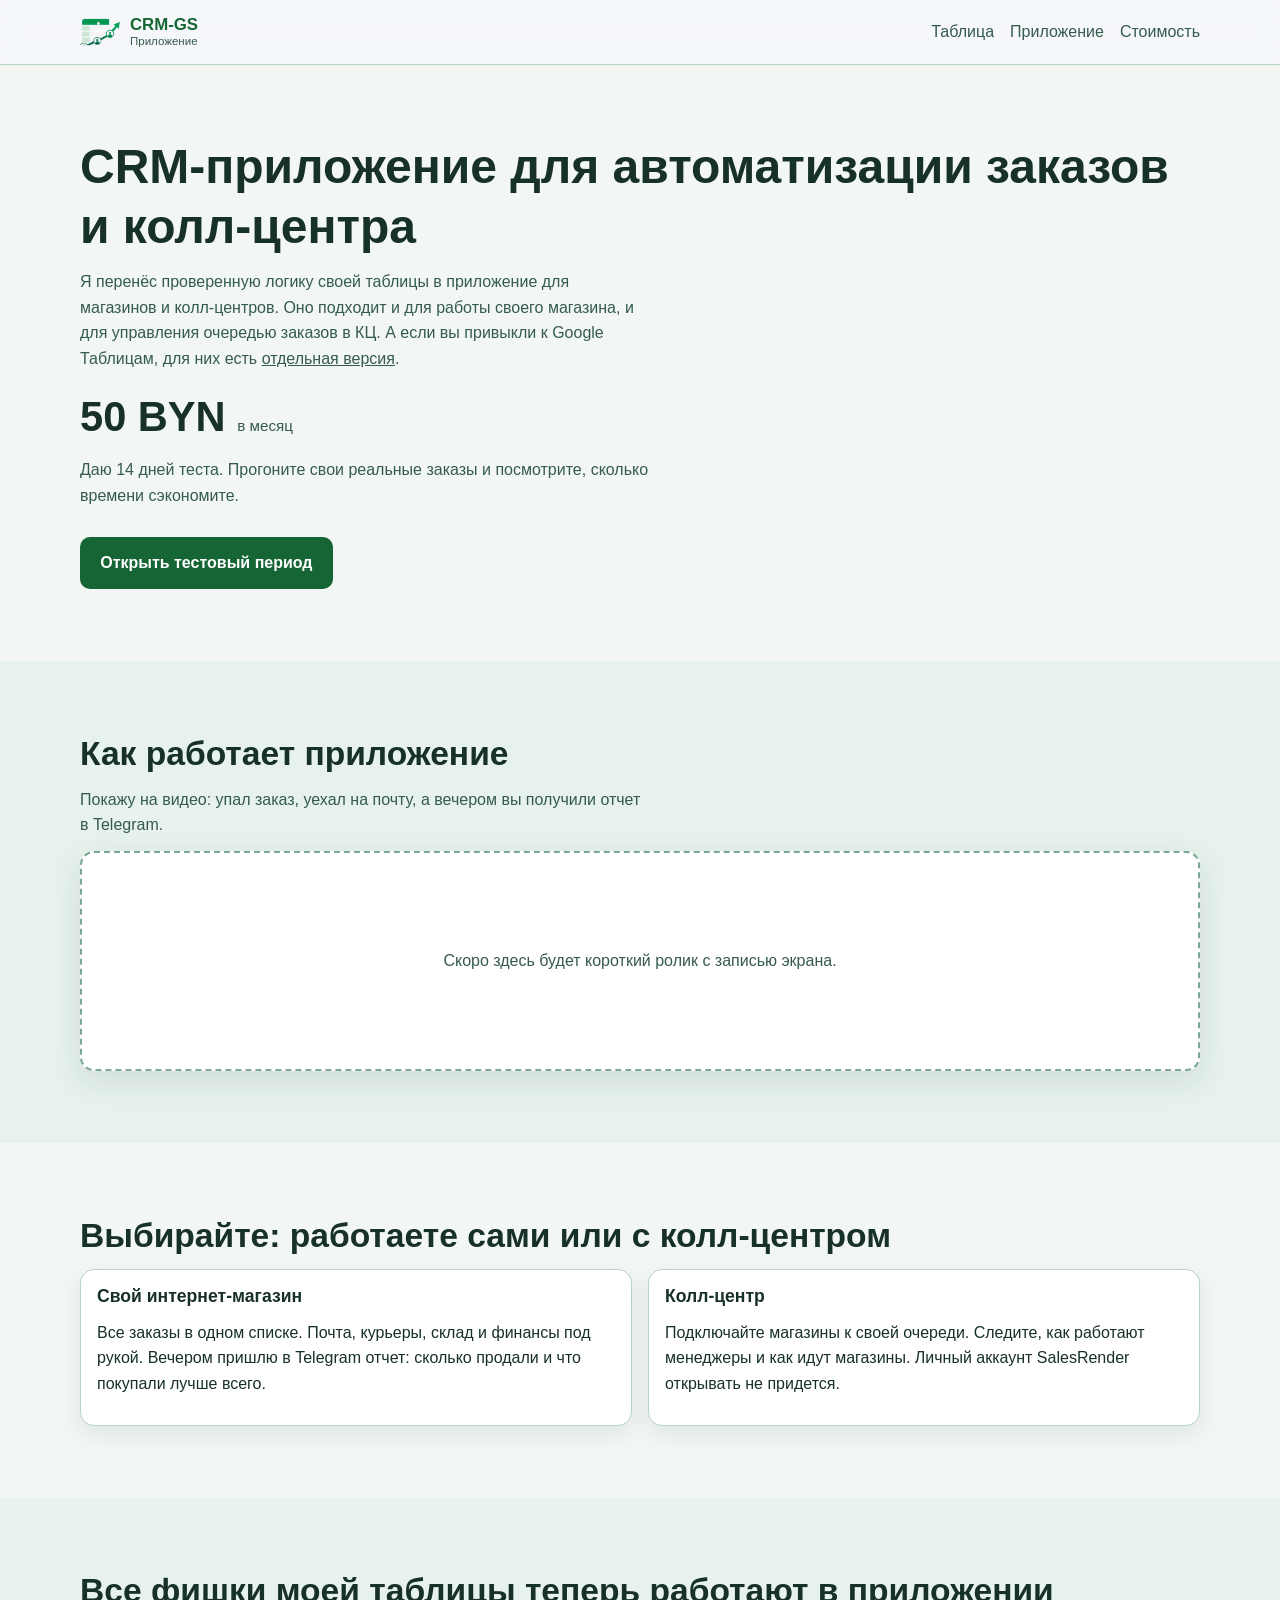
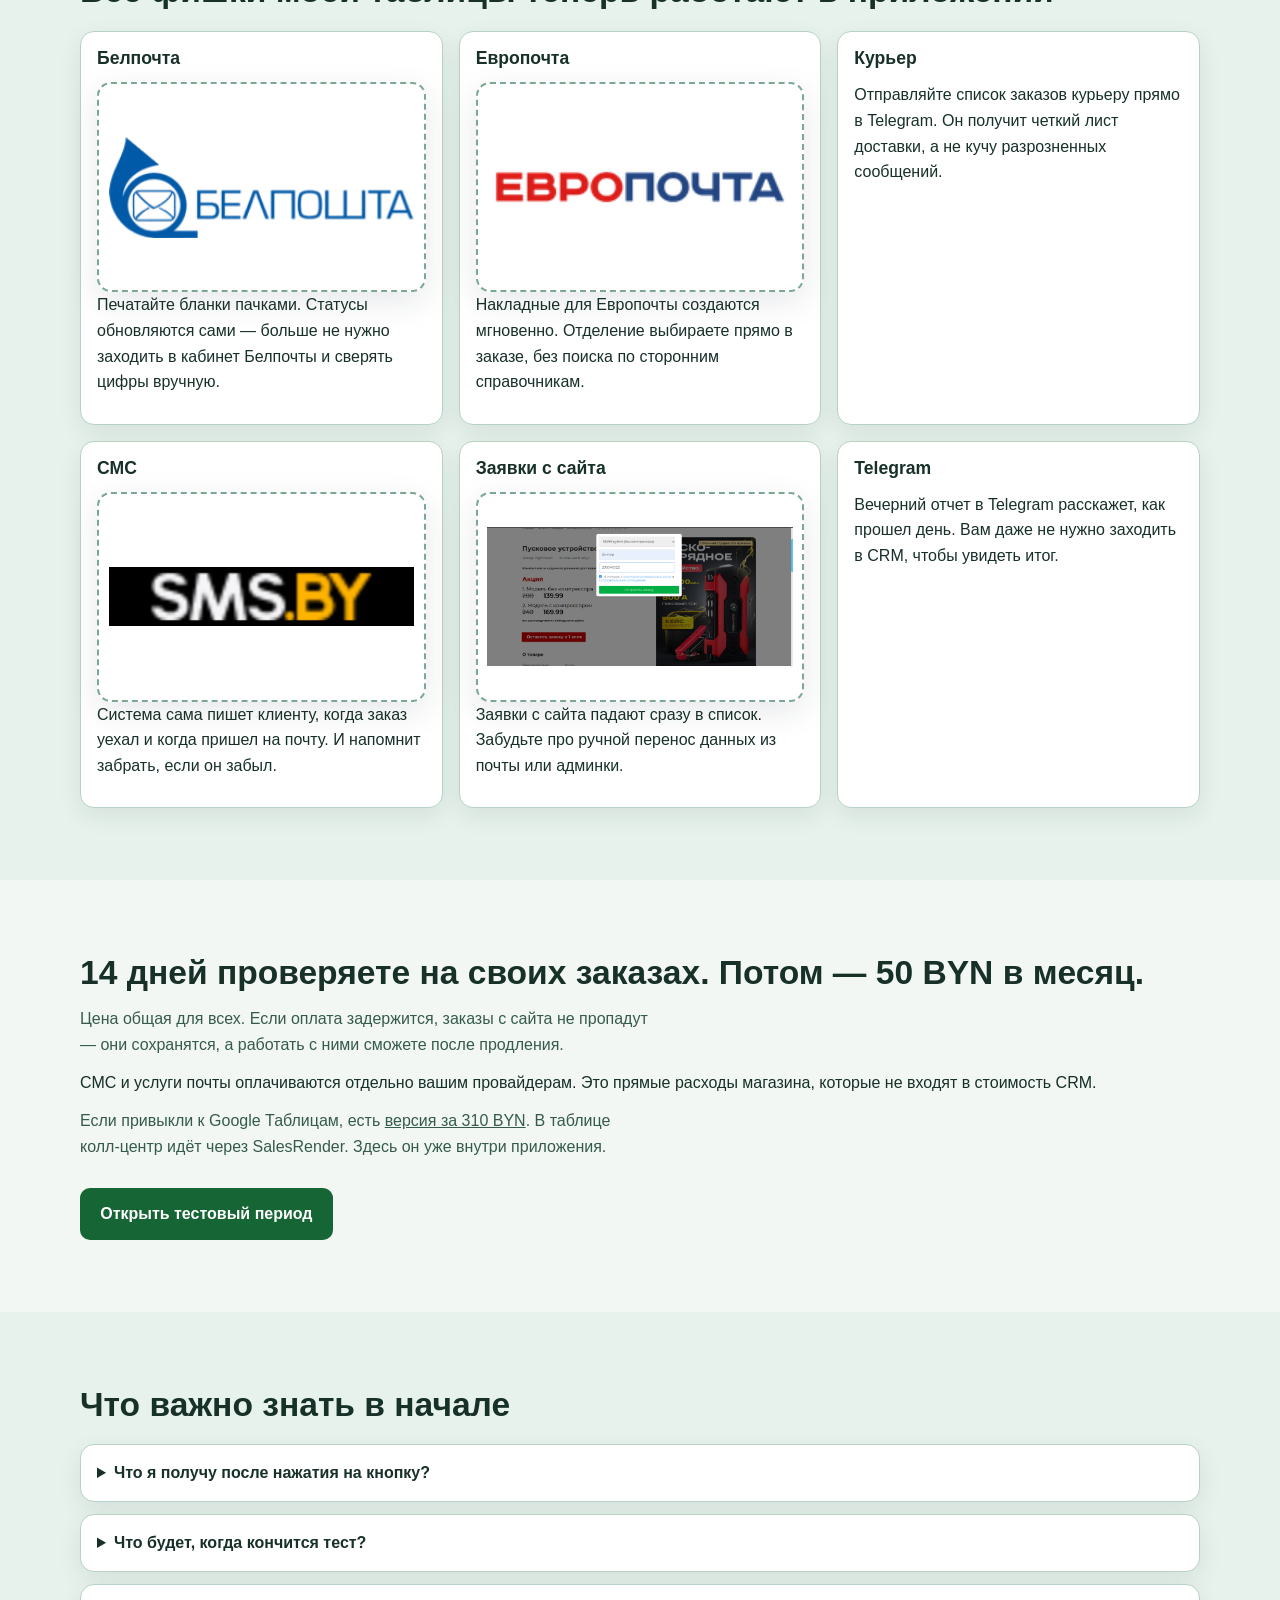
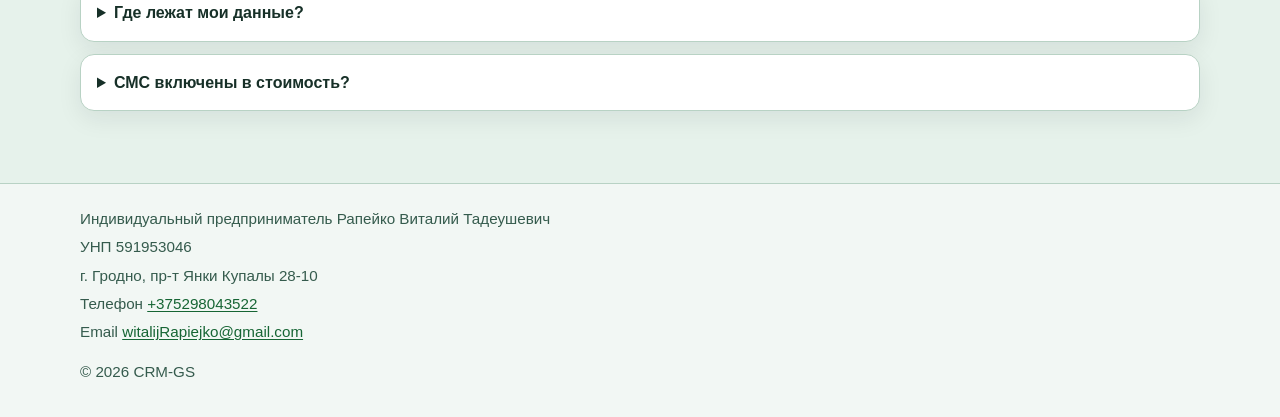
==== app/index.html @ 2f0d76fd "Иллюстрации к карточкам функций на лендинге приложения" ====
<!doctype html>
<html lang="ru">
  <head>
    <meta charset="UTF-8" />
    <meta name="viewport" content="width=device-width, initial-scale=1.0" />
    <title>CRM-приложение для магазина и колл-центра: 50 BYN в месяц</title>
    <meta
      name="description"
      content="CRM для заказов: 14 дней бесплатно, затем 50 BYN/мес. Белпочта, Европочта, СМС, отчёт в Telegram. Также есть версия системы в Google Таблицах."
    />
    <link rel="canonical" href="https://crm-gs.online/app/" />
    <meta property="og:locale" content="ru_BY" />
    <meta property="og:type" content="website" />
    <meta property="og:title" content="CRM-GS Приложение — автоматизация магазина и колл-центра" />
    <meta
      property="og:description"
      content="Управляйте заказами, логистикой и курьерами в одном приложении. Встроенный колл-центр, Telegram-отчеты и 14 дней теста бесплатно."
    />
    <meta property="og:url" content="https://crm-gs.online/app/" />
    <meta property="og:image" content="https://crm-gs.online/assets/brand/og-image.jpg" />
    <meta name="twitter:card" content="summary_large_image" />
    <meta name="twitter:title" content="CRM для магазина и колл-центра в Беларуси" />
    <meta
      name="twitter:description"
      content="Автоматизация заказов, печати бланков и СМС. 14 дней бесплатно, затем 50 BYN в месяц. Простая логика и удобный интерфейс."
    />
    <meta name="twitter:image" content="https://crm-gs.online/assets/brand/og-image.jpg" />
    <link rel="icon" href="../assets/brand/favicon-32.png" sizes="32x32" type="image/png" />
    <link rel="stylesheet" href="../styles.css" />
    <script defer src="../script.js?v=4"></script>
    <script type="application/ld+json">
      {
        "@context": "https://schema.org",
        "@graph": [
          {
            "@type": "SoftwareApplication",
            "name": "CRM-GS Приложение",
            "applicationCategory": "BusinessApplication",
            "operatingSystem": "Web",
            "description": "CRM для заказов: 14 дней бесплатно, затем 50 BYN/мес. Белпочта, Европочта, СМС, отчёт в Telegram. Также есть версия системы в Google Таблицах.",
            "offers": {
              "@type": "Offer",
              "price": "50",
              "priceCurrency": "BYN",
              "availability": "https://schema.org/InStock",
              "priceSpecification": {
                "@type": "UnitPriceSpecification",
                "price": "50",
                "priceCurrency": "BYN",
                "unitText": "MONTH"
              }
            }
          },
          {
            "@type": "FAQPage",
            "mainEntity": [
              {
                "@type": "Question",
                "name": "Что я получу после нажатия на кнопку?",
                "acceptedAnswer": {
                  "@type": "Answer",
                  "text": "Вы начнете бесплатный период на 14 дней. Просто выберите роль: магазин или колл-центр. Никаких лишних звонков."
                }
              },
              {
                "@type": "Question",
                "name": "Что будет, когда кончится тест?",
                "acceptedAnswer": {
                  "@type": "Answer",
                  "text": "Абонентская плата 50 BYN. Если не оплатите, сможете только смотреть данные, пока не продлите доступ."
                }
              },
              {
                "@type": "Question",
                "name": "Где лежат мои данные?",
                "acceptedAnswer": {
                  "@type": "Answer",
                  "text": "Персональные данные хранятся на серверах внутри Беларуси."
                }
              },
              {
                "@type": "Question",
                "name": "СМС включены в стоимость?",
                "acceptedAnswer": {
                  "@type": "Answer",
                  "text": "Нет. СМС и услуги почты вы оплачиваете напрямую сервисам, как делали это всегда."
                }
              }
            ]
          }
        ]
      }
    </script>
  </head>
  <body>
    <a class="skip-link" href="#main-content">Перейти к содержимому</a>
    <header class="site-header">
      <div class="container">
        <a class="brand" href="../">
          <img class="brand__logo" src="../assets/brand/logo-icon.png" alt="" width="40" height="40" decoding="async" />
          <span class="brand__text">
            <span class="brand__name">CRM-GS</span>
            <span class="brand__tagline">Приложение</span>
          </span>
        </a>
        <nav aria-label="Основная навигация">
          <ul class="nav-list">
            <li><a href="../sheets/">Таблица</a></li>
            <li><a href="./" aria-current="page">Приложение</a></li>
            <li><a href="#pricing">Стоимость</a></li>
          </ul>
        </nav>
      </div>
    </header>

    <main id="main-content">
      <section class="section" id="hero">
        <div class="container">
          <h1>CRM-приложение для автоматизации заказов и колл-центра</h1>
          <p class="lead">
            Я перенёс проверенную логику своей таблицы в приложение для магазинов и колл-центров. Оно подходит и для работы своего магазина, и для управления очередью заказов в КЦ. А если вы привыкли к Google Таблицам, для них есть <a href="../sheets/">отдельная версия</a>.
          </p>
          <p class="price">50 BYN <span class="price-note">в месяц</span></p>
          <p class="lead">Даю 14 дней теста. Прогоните свои реальные заказы и посмотрите, сколько времени сэкономите.</p>
          <a class="btn btn-primary" href="https://crm-gs.pro/register">Открыть тестовый период</a>
        </div>
      </section>

      <section class="section section-contrast" id="demo">
        <div class="container">
          <h2>Как работает приложение</h2>
          <p class="lead">Покажу на видео: упал заказ, уехал на почту, а вечером вы получили отчет в Telegram.</p>
          <figure class="media-placeholder media-placeholder-large video-soon">
            <figcaption>
              Скоро здесь будет короткий ролик с записью экрана.
            </figcaption>
          </figure>
        </div>
      </section>

      <section class="section">
        <div class="container">
          <h2>Выбирайте: работаете сами или с колл-центром</h2>
          <div class="scenario-grid">
            <article class="feature-card">
              <h3>Свой интернет-магазин</h3>
              <p>Все заказы в одном списке. Почта, курьеры, склад и финансы под рукой. Вечером пришлю в Telegram отчет: сколько продали и что покупали лучше всего.</p>
            </article>
            <article class="feature-card">
              <h3>Колл-центр</h3>
              <p>Подключайте магазины к своей очереди. Следите, как работают менеджеры и как идут магазины. Личный аккаунт SalesRender открывать не придется.</p>
            </article>
          </div>
        </div>
      </section>

      <section class="section section-contrast" id="features">
        <div class="container">
          <h2>Все фишки моей таблицы теперь работают в приложении</h2>
          <div class="features-grid">
            <article class="feature-card">
              <h3>Белпочта</h3>
              <figure class="media-placeholder feature-media">
                <img
                  src="../assets/placeholders/feature-belpochta.png"
                  alt="Отображение статуса посылки Белпочты"
                />
              </figure>
              <p>Печатайте бланки пачками. Статусы обновляются сами — больше не нужно заходить в кабинет Белпочты и сверять цифры вручную.</p>
            </article>
            <article class="feature-card">
              <h3>Европочта</h3>
              <figure class="media-placeholder feature-media">
                <img
                  src="../assets/placeholders/feature-europochta.png"
                  alt="Интерфейс формирования накладной Европочты"
                />
              </figure>
              <p>Накладные для Европочты создаются мгновенно. Отделение выбираете прямо в заказе, без поиска по сторонним справочникам.</p>
            </article>
            <article class="feature-card">
              <h3>Курьер</h3>
              <p>Отправляйте список заказов курьеру прямо в Telegram. Он получит четкий лист доставки, а не кучу разрозненных сообщений.</p>
            </article>
            <article class="feature-card">
              <h3>СМС</h3>
              <figure class="media-placeholder feature-media">
                <img
                  src="../assets/placeholders/feature-sms.png"
                  alt="Кнопка отправки СМС и уведомление клиенту"
                />
              </figure>
              <p>Система сама пишет клиенту, когда заказ уехал и когда пришел на почту. И напомнит забрать, если он забыл.</p>
            </article>
            <article class="feature-card">
              <h3>Заявки с сайта</h3>
              <figure class="media-placeholder feature-media">
                <img
                  src="../assets/placeholders/feature-webhook.png"
                  alt="Настройка вебхука для приема заявок с сайта"
                />
              </figure>
              <p>Заявки с сайта падают сразу в список. Забудьте про ручной перенос данных из почты или админки.</p>
            </article>
            <article class="feature-card">
              <h3>Telegram</h3>
              <p>Вечерний отчет в Telegram расскажет, как прошел день. Вам даже не нужно заходить в CRM, чтобы увидеть итог.</p>
            </article>
          </div>
        </div>
      </section>

      <section class="section" id="pricing">
        <div class="container">
          <h2>14 дней проверяете на своих заказах. Потом — 50 BYN в месяц.</h2>
          <p class="lead">Цена общая для всех. Если оплата задержится, заказы с сайта не пропадут — они сохранятся, а работать с ними сможете после продления.</p>
          <p>СМС и услуги почты оплачиваются отдельно вашим провайдерам. Это прямые расходы магазина, которые не входят в стоимость CRM.</p>
          <p class="lead">Если привыкли к Google Таблицам, есть <a href="../sheets/">версия за 310 BYN</a>. В таблице колл-центр идёт через SalesRender. Здесь он уже внутри приложения.</p>
          <a class="btn btn-primary" href="https://crm-gs.pro/register">Открыть тестовый период</a>
        </div>
      </section>

      <section class="section section-contrast" id="faq">
        <div class="container">
          <h2>Что важно знать в начале</h2>
          <div class="faq-list">
            <details class="faq-item">
              <summary class="faq-question">Что я получу после нажатия на кнопку?</summary>
              <p class="faq-answer">Вы начнете бесплатный период на 14 дней. Просто выберите роль: магазин или колл-центр. Никаких лишних звонков.</p>
            </details>
            <details class="faq-item">
              <summary class="faq-question">Что будет, когда кончится тест?</summary>
              <p class="faq-answer">Абонентская плата 50 BYN. Если не оплатите, сможете только смотреть данные, пока не продлите доступ.</p>
            </details>
            <details class="faq-item">
              <summary class="faq-question">Где лежат мои данные?</summary>
              <p class="faq-answer">Персональные данные хранятся на серверах внутри Беларуси.</p>
            </details>
            <details class="faq-item">
              <summary class="faq-question">СМС включены в стоимость?</summary>
              <p class="faq-answer">Нет. СМС и услуги почты вы оплачиваете напрямую сервисам, как делали это всегда.</p>
            </details>
          </div>
        </div>
      </section>
    </main>

    <footer class="site-footer">
      <div class="container site-footer__inner">
        <address class="site-footer__legal">
          <p>Индивидуальный предприниматель Рапейко Виталий Тадеушевич</p>
          <p>УНП 591953046</p>
          <p>г. Гродно, пр-т Янки Купалы 28-10</p>
          <p>Телефон <a href="tel:+375298043522">+375298043522</a></p>
          <p>Email <a href="mailto:witalijRapiejko@gmail.com">witalijRapiejko@gmail.com</a></p>
        </address>
        <p class="site-footer__copy">© <span id="current-year"></span> CRM-GS</p>
      </div>
    </footer>
  </body>
</html>
---- styles.css ----
:root {
  --bg: #f2f7f4;
  --surface: #ffffff;
  --surface-soft: #e6f2eb;
  --text: #173028;
  --text-muted: #355b4d;
  --primary: #166534;
  --primary-hover: #14532d;
  --border: #b8d2c4;
  --shadow: 0 8px 24px rgba(15, 23, 42, 0.08);
  --shadow-soft: 0 10px 32px rgba(30, 41, 59, 0.1);
  --radius: 14px;
  --container: 1120px;
}

*,
*::before,
*::after {
  box-sizing: border-box;
}

html {
  scroll-behavior: smooth;
}

body {
  margin: 0;
  font-family: Inter, -apple-system, BlinkMacSystemFont, "Segoe UI", Roboto, sans-serif;
  line-height: 1.6;
  color: var(--text);
  background: var(--bg);
  overflow-x: hidden;
}

a {
  color: inherit;
}

.container {
  width: min(var(--container), calc(100% - 2rem));
  margin-inline: auto;
}

.skip-link {
  position: absolute;
  left: 0.5rem;
  top: -100%;
  z-index: 20;
  background: var(--primary);
  color: #fff;
  padding: 0.625rem 0.9rem;
  border-radius: 8px;
}

.skip-link:focus {
  top: 0.5rem;
}

.site-header {
  position: sticky;
  top: 0;
  z-index: 10;
  background: rgba(245, 247, 251, 0.88);
  backdrop-filter: blur(8px);
  border-bottom: 1px solid var(--border);
}

.site-header .container {
  display: flex;
  align-items: center;
  justify-content: space-between;
  gap: 1rem;
  min-height: 4rem;
}

.brand {
  display: inline-flex;
  align-items: center;
  gap: 0.625rem;
  text-decoration: none;
  color: inherit;
  flex-shrink: 0;
}

.brand__logo {
  display: block;
  width: 2.5rem;
  height: 2.5rem;
  object-fit: contain;
}

.brand__text {
  display: flex;
  flex-direction: column;
  line-height: 1.2;
}

.brand__name {
  font-weight: 700;
  font-size: 1.05rem;
  color: var(--primary);
}

.brand__tagline {
  font-weight: 500;
  font-size: 0.72rem;
  color: var(--text-muted);
}

.nav-list {
  display: flex;
  align-items: center;
  gap: 1rem;
  list-style: none;
  margin: 0;
  padding: 0;
}

.nav-list a {
  text-decoration: none;
  color: var(--text-muted);
  font-weight: 500;
}

.section {
  padding: 4.5rem 0;
}

.section-contrast {
  background: var(--surface-soft);
}

.hero-grid {
  display: grid;
  gap: 1.5rem;
  align-items: center;
}

.pain-grid,
.inside-grid,
.pricing-grid,
.author-card {
  display: grid;
  gap: 1.2rem;
  align-items: center;
}

h1,
h2,
h3 {
  margin: 0 0 0.75rem;
  line-height: 1.25;
}

h1 {
  font-size: clamp(1.85rem, 4.8vw, 3rem);
}

h2 {
  font-size: clamp(1.45rem, 3.2vw, 2.1rem);
}

h3 {
  font-size: 1.1rem;
}

p {
  margin: 0 0 0.8rem;
}

.lead {
  color: var(--text-muted);
  max-width: 64ch;
}

.btn {
  display: inline-flex;
  align-items: center;
  justify-content: center;
  cursor: pointer;
  margin-top: 1rem;
  padding: 0.75rem 1.2rem;
  border-radius: 10px;
  border: 1px solid transparent;
  text-decoration: none;
  font-weight: 600;
  transition: background 0.2s ease, transform 0.2s ease;
}

.btn-primary {
  background: var(--primary);
  color: #fff;
}

.btn-primary:hover {
  background: var(--primary-hover);
  transform: translateY(-1px);
}

.btn:focus-visible,
.nav-list a:focus-visible,
.faq-question:focus-visible {
  outline: 3px solid #86efac;
  outline-offset: 2px;
}

.btn-large {
  padding: 0.95rem 1.5rem;
  font-size: 1.05rem;
}

.media-placeholder {
  margin: 0;
  border: 2px dashed #7ba892;
  border-radius: var(--radius);
  padding: 1.6rem;
  min-height: 210px;
  display: grid;
  place-items: center;
  text-align: center;
  color: var(--text-muted);
  background: #fff;
  box-shadow: var(--shadow-soft);
}

.media-placeholder-large {
  min-height: 340px;
}

.media-collage {
  min-height: 208px;
  overflow: hidden;
  padding: 0;
}

.media-collage img {
  width: 100%;
  height: 100%;
  min-height: 208px;
  object-fit: cover;
  object-position: top;
  display: block;
}

.pain-list,
.steps-list,
.include-list {
  margin: 1.25rem 0 0;
  padding-left: 1.2rem;
}

.pain-list li,
.steps-list li,
.include-list li {
  margin-bottom: 0.65rem;
}

.reviews-grid {
  margin-top: 1.25rem;
  display: grid;
  gap: 1rem;
}

.review-card,
.offer-card,
.faq-item {
  background: var(--surface);
  border: 1px solid var(--border);
  border-radius: var(--radius);
  box-shadow: var(--shadow);
}

.review-card {
  padding: 1.1rem 1rem;
}

.review-head {
  display: flex;
  align-items: center;
  gap: 0.65rem;
  margin-bottom: 0.55rem;
}

.avatar-placeholder {
  width: 42px;
  height: 42px;
  border-radius: 999px;
  display: grid;
  place-items: center;
  background: #d1fae5;
  color: #065f46;
  font-weight: 700;
}

.review-author {
  margin: 0;
  font-weight: 700;
}

.review-meta {
  color: var(--text-muted);
  font-weight: 600;
  margin: 0.4rem 0 0;
}

.offer-card {
  padding: 1.6rem;
  display: flex;
  flex-direction: column;
  height: 100%;
}

.offer-card .include-list {
  flex: 1;
}

.offer-card .btn {
  margin-top: auto;
  width: 100%;
}

.price {
  font-size: clamp(1.8rem, 5vw, 2.6rem);
  margin: 0.4rem 0;
  font-weight: 800;
}

.price .price-note {
  font-weight: 500;
}

.price-note {
  color: var(--text-muted);
  font-size: 0.95rem;
  margin: -0.2rem 0 0.6rem;
  font-weight: 600;
}

.callcenter-flow {
  list-style: none;
  margin: 1.5rem 0 1rem;
  padding: 0;
  display: grid;
  gap: 0.75rem;
}

.callcenter-flow__step {
  background: var(--surface);
  border: 1px solid var(--border);
  border-radius: var(--radius);
  box-shadow: var(--shadow);
  padding: 1rem;
  display: grid;
  gap: 0.45rem;
}

.callcenter-flow__step p {
  margin: 0;
  font-weight: 500;
}

.callcenter-flow__num {
  width: 1.75rem;
  height: 1.75rem;
  border-radius: 999px;
  display: grid;
  place-items: center;
  background: var(--primary);
  color: #fff;
  font-weight: 700;
  font-size: 0.9rem;
}

.callcenter-benefits {
  list-style: none;
  margin: 0 0 1.5rem;
  padding: 0;
  display: flex;
  flex-wrap: wrap;
  gap: 0.5rem;
}

.callcenter-benefit {
  background: #d1fae5;
  color: #065f46;
  padding: 0.45rem 0.85rem;
  border-radius: 999px;
  font-weight: 600;
  font-size: 0.9rem;
}

.callcenter-partners-title {
  margin-top: 0.5rem;
}

.partner-grid {
  display: grid;
  gap: 1rem;
  margin-bottom: 1.25rem;
}

.partner-card {
  background: var(--surface);
  border: 1px solid var(--border);
  border-radius: var(--radius);
  box-shadow: var(--shadow);
  padding: 1.1rem;
  display: grid;
  gap: 0.65rem;
}

.partner-card h4 {
  margin: 0;
  font-size: 1.05rem;
  text-align: center;
}

.partner-card h4 a {
  color: var(--primary);
  font-weight: 600;
  text-decoration: none;
}

.partner-card h4 a:hover,
.partner-card h4 a:focus-visible {
  color: var(--primary-hover);
  text-decoration: underline;
}

.partner-card--featured {
  border-color: #93c5fd;
}

.partner-card__logo-wrap {
  background: #0a1628;
  border-radius: 10px;
  padding: 1rem;
  display: flex;
  align-items: center;
  justify-content: center;
  min-height: 120px;
}

.partner-card__logo-wrap img {
  max-height: 88px;
  width: auto;
  max-width: 100%;
  object-fit: contain;
}

.partner-card--generic {
  align-content: start;
}

.partner-card__icon {
  width: 64px;
  height: 64px;
  border-radius: 999px;
  display: grid;
  place-items: center;
  background: #d1fae5;
  color: #065f46;
  font-weight: 700;
  font-size: 1.15rem;
}

.pricing-tiers {
  display: grid;
  gap: 1rem;
  margin-top: 1.2rem;
  align-items: stretch;
}

.offer-card--featured {
  border-color: var(--primary);
  box-shadow: 0 10px 28px rgba(22, 101, 52, 0.14);
}

.pricing-contract {
  margin-top: 1.25rem;
  max-width: 280px;
}

.process-grid,
.features-grid {
  margin-top: 1.2rem;
  display: grid;
  gap: 1rem;
}

.process-video {
  margin-top: 1.2rem;
}

.pricing-grid {
  align-items: start;
}

.pricing-contact {
  margin: 1rem 0 0;
  color: var(--text-muted);
}

.pricing-contact a {
  color: var(--primary);
  font-weight: 600;
  text-decoration: none;
}

.pricing-contact a:hover,
.pricing-contact a:focus-visible {
  color: var(--primary-hover);
  text-decoration: underline;
}

.video-frame {
  position: relative;
  gap: 0.8rem;
  width: fit-content;
  max-width: 100%;
  margin-inline: auto;
}

.video-frame__media {
  width: auto;
  max-width: 100%;
  border-radius: 10px;
  background: #0f172a;
  max-height: 520px;
  display: block;
}

.video-frame__fallback {
  display: none;
  border: 1px dashed #6b8f7d;
  border-radius: 10px;
  padding: 0.9rem;
  color: var(--text-muted);
  background: #f6fbf8;
}

.video-frame.is-fallback .video-frame__media {
  display: none;
}

.video-frame.is-fallback .video-frame__fallback {
  display: block;
}

.process-step,
.feature-card {
  background: var(--surface);
  border: 1px solid var(--border);
  border-radius: var(--radius);
  box-shadow: var(--shadow);
  padding: 1rem;
}

.feature-media {
  overflow: hidden;
  padding: 0.6rem;
  min-height: 210px;
}

.feature-media img {
  width: 100%;
  height: 100%;
  min-height: 0;
  object-fit: contain;
  object-position: center;
  display: block;
}

.author-photo {
  min-height: 280px;
  overflow: hidden;
  padding: 0;
}

.author-photo img {
  width: 100%;
  height: 100%;
  min-height: 280px;
  object-fit: cover;
  display: block;
}

.inside-mockup {
  overflow: hidden;
  padding: 0;
}

.inside-mockup img {
  width: 100%;
  height: 100%;
  min-height: 280px;
  object-fit: cover;
  display: block;
}

.contract-visual {
  overflow: hidden;
  padding: 0;
  min-height: 0;
}

.contract-visual img {
  width: 100%;
  height: 100%;
  object-fit: cover;
  object-position: center;
  display: block;
  background: #fff;
}

.faq-list {
  display: grid;
  gap: 0.75rem;
  margin-top: 1.1rem;
}

.faq-item {
  padding: 0.95rem 1rem;
}

.faq-question {
  width: 100%;
  text-align: left;
  border: 0;
  background: transparent;
  font: inherit;
  font-weight: 700;
  cursor: pointer;
  padding: 0;
}

.faq-answer {
  margin-top: 0.65rem;
  color: var(--text-muted);
  display: none;
}

details.faq-item .faq-answer {
  display: block;
}

.features-more-title {
  margin-top: 2.5rem;
}

.btn-ghost {
  background: transparent;
  color: var(--text);
  border-color: var(--border);
  margin-left: 0.5rem;
}

.product-choice {
  display: grid;
  gap: 1rem;
  margin-top: 1.5rem;
}

.scenario-grid {
  display: grid;
  gap: 1rem;
}

.video-soon {
  min-height: 220px;
  display: grid;
  place-items: center;
  text-align: center;
  padding: 1.5rem;
}

.hero-actions {
  display: flex;
  flex-wrap: wrap;
  align-items: center;
  gap: 0.5rem;
}

.hero-actions .btn {
  margin-top: 0.4rem;
}

.faq-item.is-open .faq-answer {
  display: block;
}

.final-cta-section {
  background: linear-gradient(135deg, #d1fae5, #ecfdf3);
}

.site-footer {
  border-top: 1px solid var(--border);
  padding: 1.4rem 0 2rem;
  color: var(--text-muted);
  font-size: 0.95rem;
}

.site-footer__inner {
  display: grid;
  gap: 1rem;
}

.site-footer__legal {
  font-style: normal;
  margin: 0;
  display: grid;
  gap: 0.25rem;
}

.site-footer__legal p {
  margin: 0;
}

.site-footer__legal a {
  color: var(--primary);
  text-decoration: underline;
  text-underline-offset: 0.15em;
}

.site-footer__legal a:hover {
  color: var(--primary-hover);
}

.site-footer__copy {
  margin: 0;
}

.lead-modal[hidden] {
  display: none;
}

.lead-modal {
  position: fixed;
  inset: 0;
  z-index: 40;
  display: grid;
  place-items: center;
  padding: 1rem;
}

.lead-modal__overlay {
  position: absolute;
  inset: 0;
  background: rgba(15, 23, 42, 0.58);
}

.lead-modal__dialog {
  position: relative;
  width: min(560px, 100%);
  background: var(--surface);
  border-radius: var(--radius);
  border: 1px solid var(--border);
  box-shadow: var(--shadow-soft);
  padding: 1.2rem;
}

.lead-modal__close {
  position: absolute;
  top: 0.55rem;
  right: 0.55rem;
  border: 0;
  background: transparent;
  color: var(--text-muted);
  font-size: 1.8rem;
  line-height: 1;
  cursor: pointer;
}

.lead-form {
  margin-top: 0.7rem;
  display: grid;
  gap: 0.75rem;
}

.lead-form__field {
  display: grid;
  gap: 0.35rem;
}

.lead-form__field span {
  font-weight: 600;
}

.lead-form__field input {
  width: 100%;
  border: 1px solid #cbd5e1;
  border-radius: 10px;
  min-height: 44px;
  padding: 0.65rem 0.8rem;
  font: inherit;
}

.lead-form__field input:focus-visible,
.lead-modal__close:focus-visible {
  outline: 3px solid #86efac;
  outline-offset: 2px;
}

.lead-form__error {
  min-height: 1rem;
  color: #dc2626;
  font-size: 0.88rem;
}

.lead-form__field.is-invalid input {
  border-color: #dc2626;
}

.lead-form__hint {
  margin: 0;
  color: var(--text-muted);
  font-size: 0.92rem;
}

.lead-form__field-honeypot {
  position: absolute;
  width: 1px;
  height: 1px;
  overflow: hidden;
  clip: rect(0, 0, 0, 0);
  white-space: nowrap;
}

.lead-form__submit {
  width: 100%;
}

.lead-form__submit[disabled] {
  opacity: 0.7;
  cursor: not-allowed;
}

.lead-form__status {
  min-height: 1.2rem;
  margin: 0;
  font-size: 0.92rem;
}

.lead-form__status.is-success {
  color: #166534;
}

.lead-form__status.is-error {
  color: #b91c1c;
}

@media (min-width: 800px) {
  .hero-grid {
    grid-template-columns: 1.1fr 0.9fr;
  }

  .pain-grid,
  .inside-grid,
  .pricing-grid,
  .author-card {
    grid-template-columns: repeat(2, minmax(0, 1fr));
  }

  .pricing-contact {
    grid-column: 1 / -1;
  }

  .process-grid {
    grid-template-columns: repeat(3, minmax(0, 1fr));
  }

  .features-grid,
  .product-choice,
  .scenario-grid {
    grid-template-columns: repeat(3, minmax(0, 1fr));
  }

  .scenario-grid,
  .product-choice {
    grid-template-columns: repeat(2, minmax(0, 1fr));
  }

  .callcenter-flow {
    grid-template-columns: repeat(4, minmax(0, 1fr));
  }

  .partner-grid {
    grid-template-columns: repeat(2, minmax(0, 1fr));
  }

  .pricing-tiers {
    grid-template-columns: repeat(2, minmax(0, 1fr));
  }

  .reviews-grid {
    grid-template-columns: repeat(2, minmax(0, 1fr));
  }

  .media-collage {
    height: 400px;
    min-height: 400px;
  }

  .media-collage img {
    height: 100%;
    min-height: 0;
  }
}

@media (max-width: 760px) {
  .container {
    width: min(420px, calc(100% - 1.5rem));
  }

  .site-header .container {
    flex-wrap: wrap;
    padding: 0.55rem 0;
  }

  .brand__tagline {
    display: none;
  }

  .site-header nav {
    width: 100%;
    min-width: 0;
  }

  .nav-list {
    width: 100%;
    overflow-x: auto;
    padding-bottom: 0.3rem;
    white-space: nowrap;
  }

  .hero-grid,
  .pain-grid,
  .inside-grid,
  .pricing-grid,
  .author-card,
  .reviews-grid,
  .process-grid,
  .features-grid,
  .callcenter-flow,
  .partner-grid,
  .pricing-tiers {
    justify-items: center;
  }

  .media-placeholder,
  .review-card,
  .offer-card,
  .faq-item,
  .feature-card,
  .process-step,
  .partner-card,
  .callcenter-flow__step {
    width: 100%;
  }

  .video-frame {
    justify-self: center;
  }

  h1,
  h2,
  h3 {
    text-align: center;
  }

  .pricing-contact {
    text-align: center;
  }

  .lead {
    margin-inline: auto;
    text-align: center;
  }

  .btn {
    display: flex;
    width: 100%;
    max-width: 360px;
    margin-inline: auto;
  }

  .review-head {
    justify-content: center;
  }

  .review-author,
  .review-meta {
    text-align: center;
  }

  .callcenter-benefits {
    justify-content: center;
  }

  .partner-card--generic .partner-card__icon {
    margin-inline: auto;
  }

  .pricing-contract {
    margin-inline: auto;
  }
}
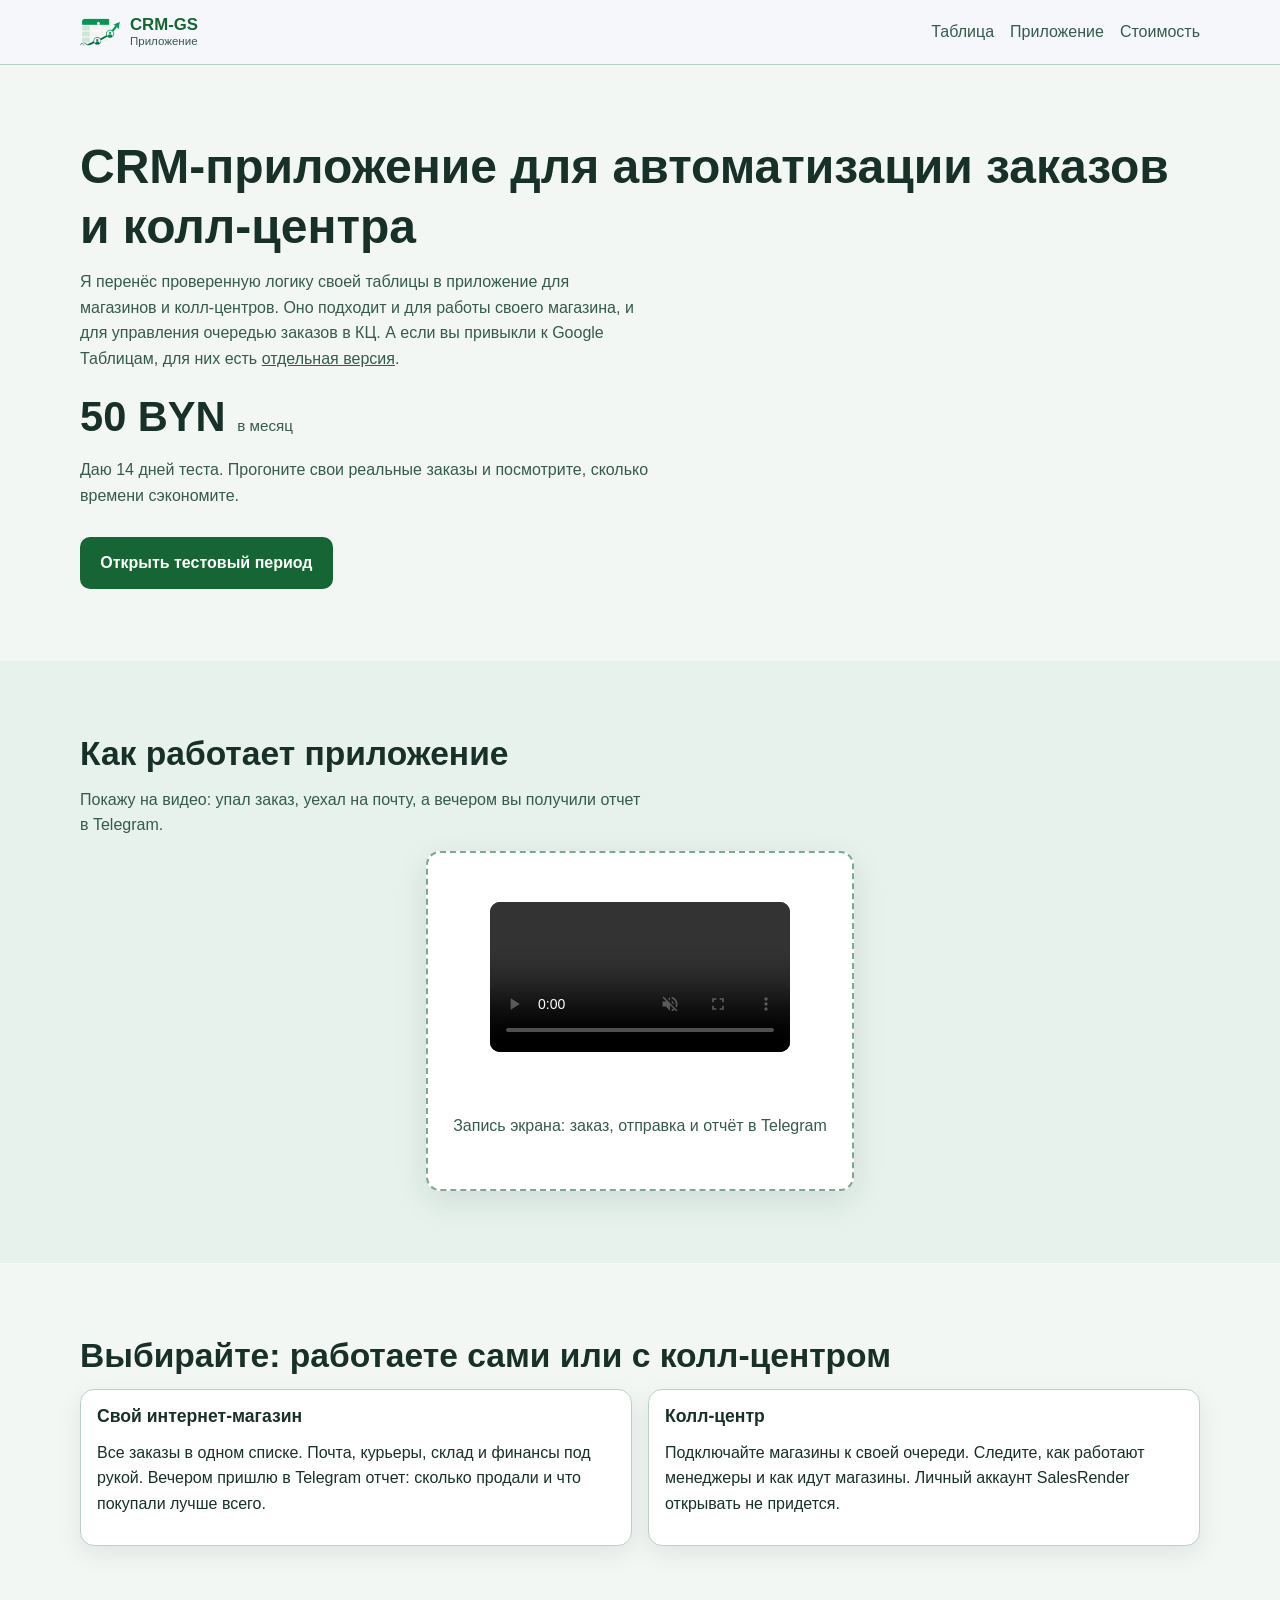
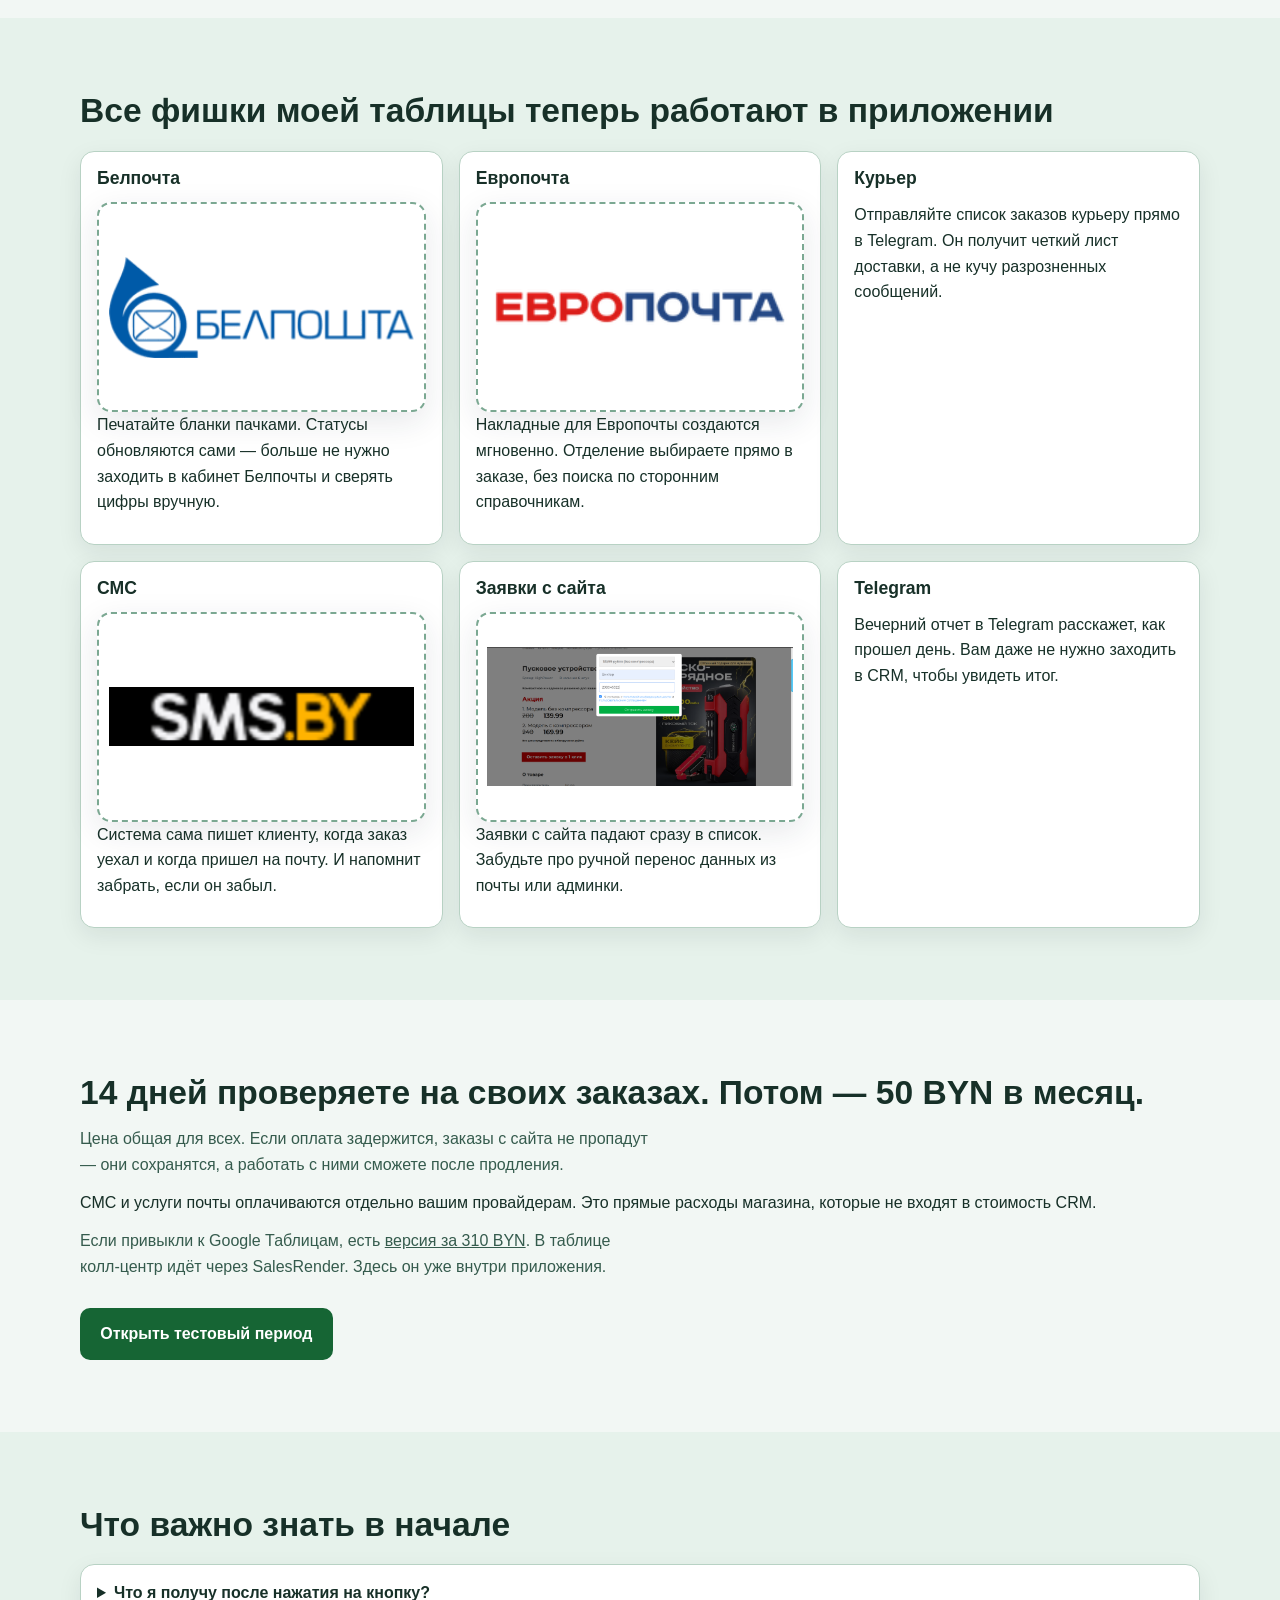
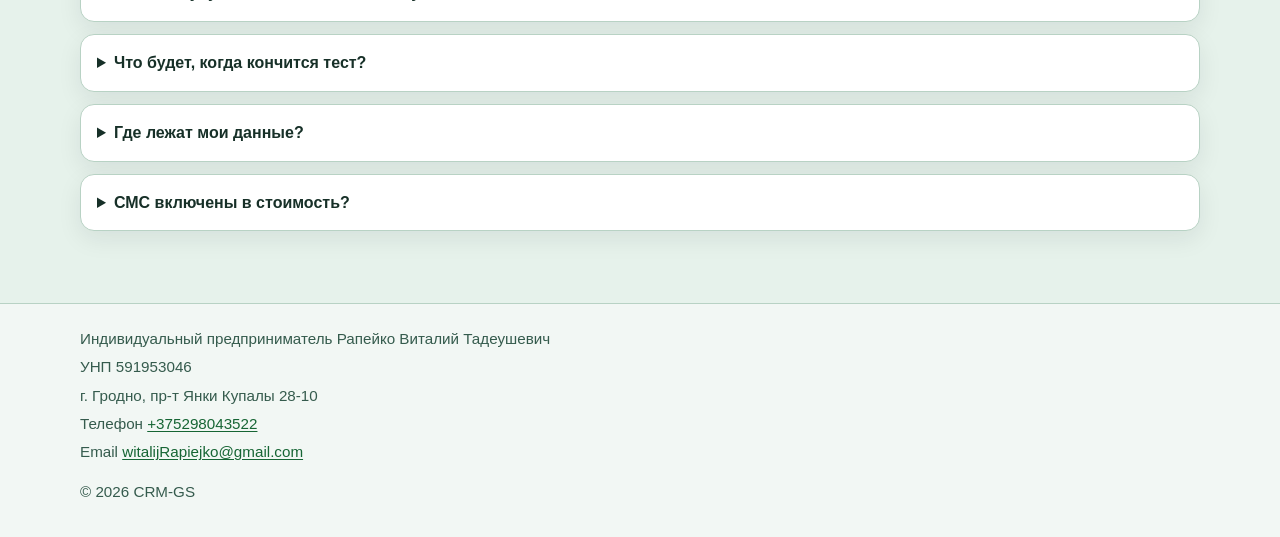
==== commit a0c21cca: "Иллюстрации к карточкам функций на лендинге приложения" ====
--- a/app/index.html
+++ b/app/index.html
@@ -130,10 +130,23 @@
         <div class="container">
           <h2>Как работает приложение</h2>
           <p class="lead">Покажу на видео: упал заказ, уехал на почту, а вечером вы получили отчет в Telegram.</p>
-          <figure class="media-placeholder media-placeholder-large video-soon">
-            <figcaption>
-              Скоро здесь будет короткий ролик с записью экрана.
-            </figcaption>
+          <figure class="media-placeholder media-placeholder-large video-frame">
+            <video
+              class="video-frame__media"
+              muted
+              autoplay
+              loop
+              playsinline
+              controls
+              preload="metadata"
+            >
+              <source src="../assets/placeholders/app-demo.mp4" type="video/mp4" />
+              Ваш браузер не поддерживает видео.
+            </video>
+            <div class="video-frame__fallback" aria-live="polite">
+              Не удалось отобразить видеопоток. Проверьте кодек (рекомендуется H.264/AVC).
+            </div>
+            <figcaption>Запись экрана: заказ, отправка и отчёт в Telegram</figcaption>
           </figure>
         </div>
       </section>
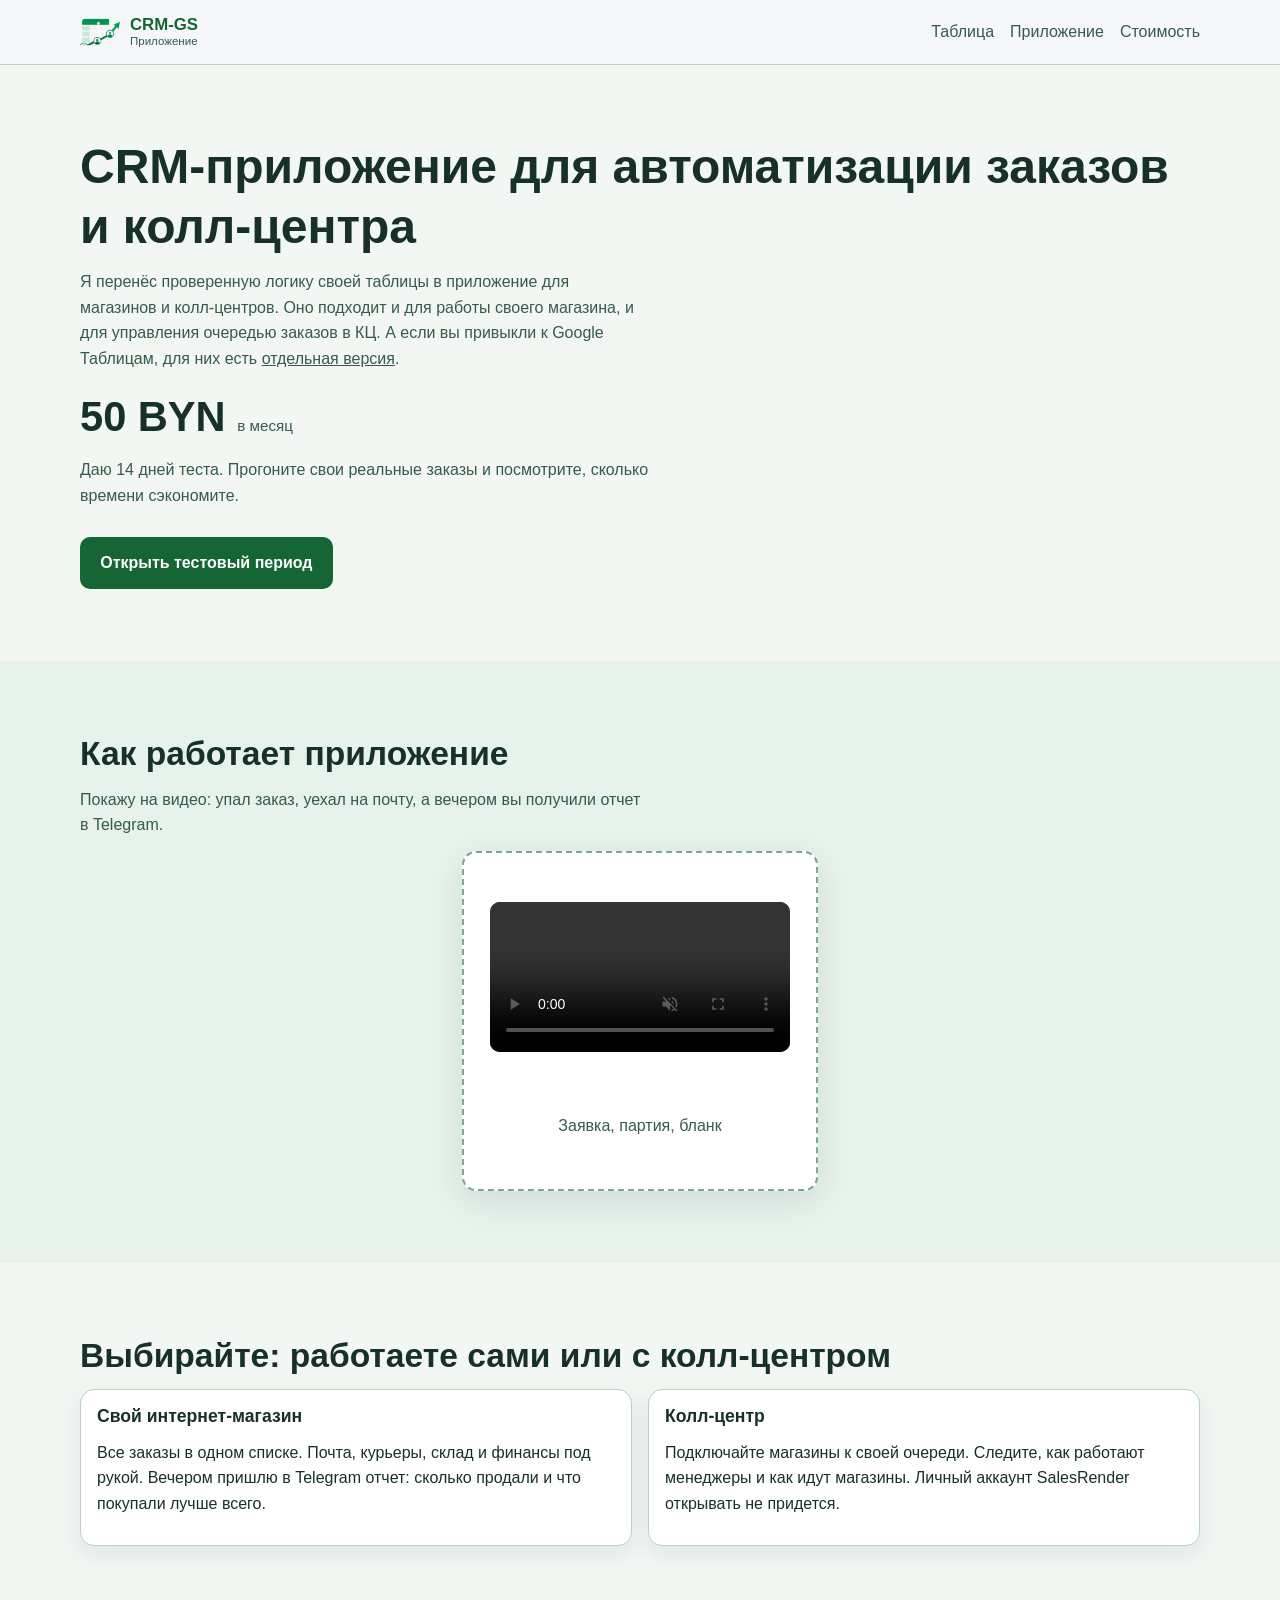
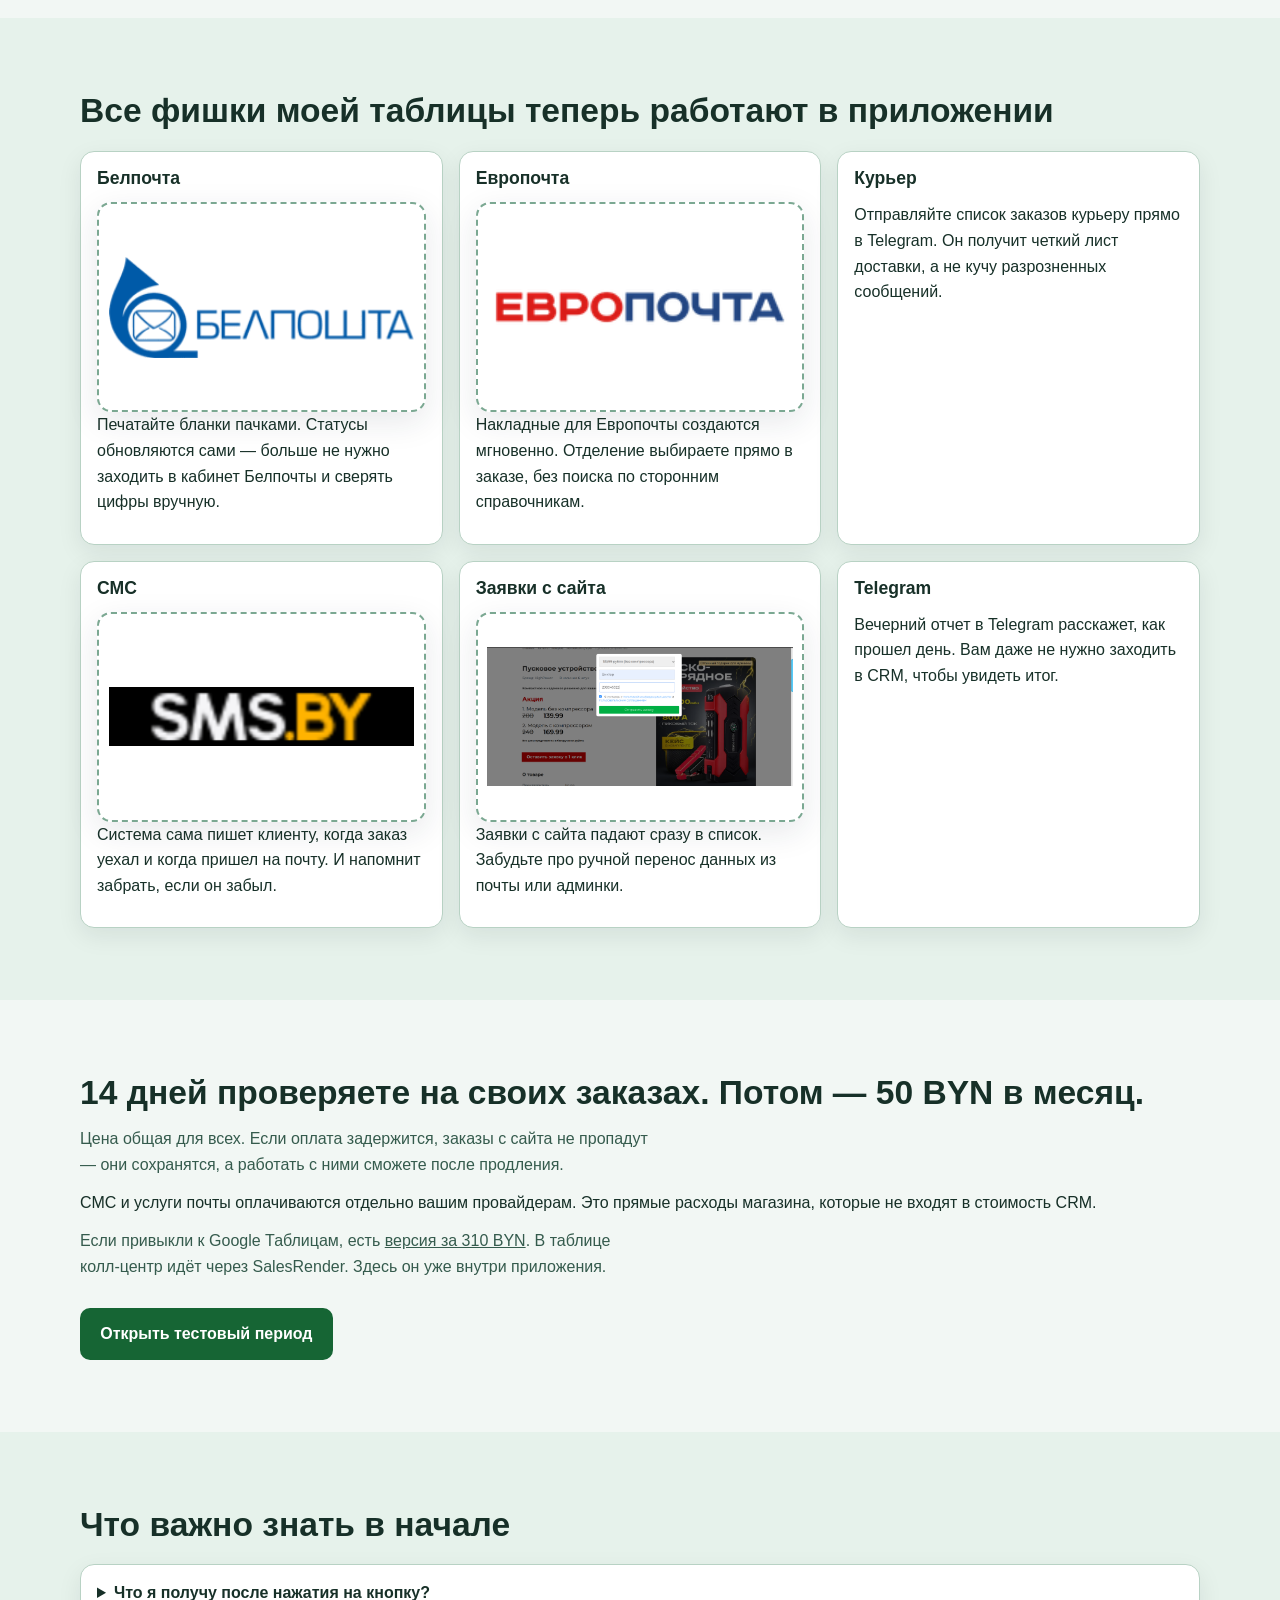
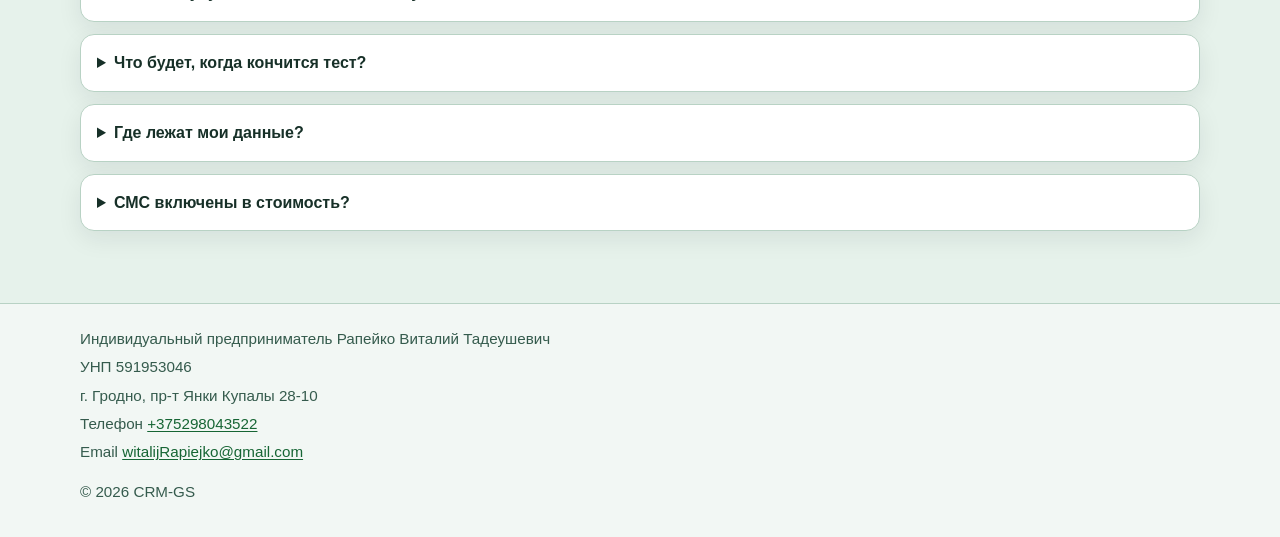
==== commit 9fbf16a3: "Демо-видео приложения на лендинге /app/" ====
--- a/app/index.html
+++ b/app/index.html
@@ -146,7 +146,7 @@
             <div class="video-frame__fallback" aria-live="polite">
               Не удалось отобразить видеопоток. Проверьте кодек (рекомендуется H.264/AVC).
             </div>
-            <figcaption>Запись экрана: заказ, отправка и отчёт в Telegram</figcaption>
+            <figcaption>Заявка, партия, бланк</figcaption>
           </figure>
         </div>
       </section>
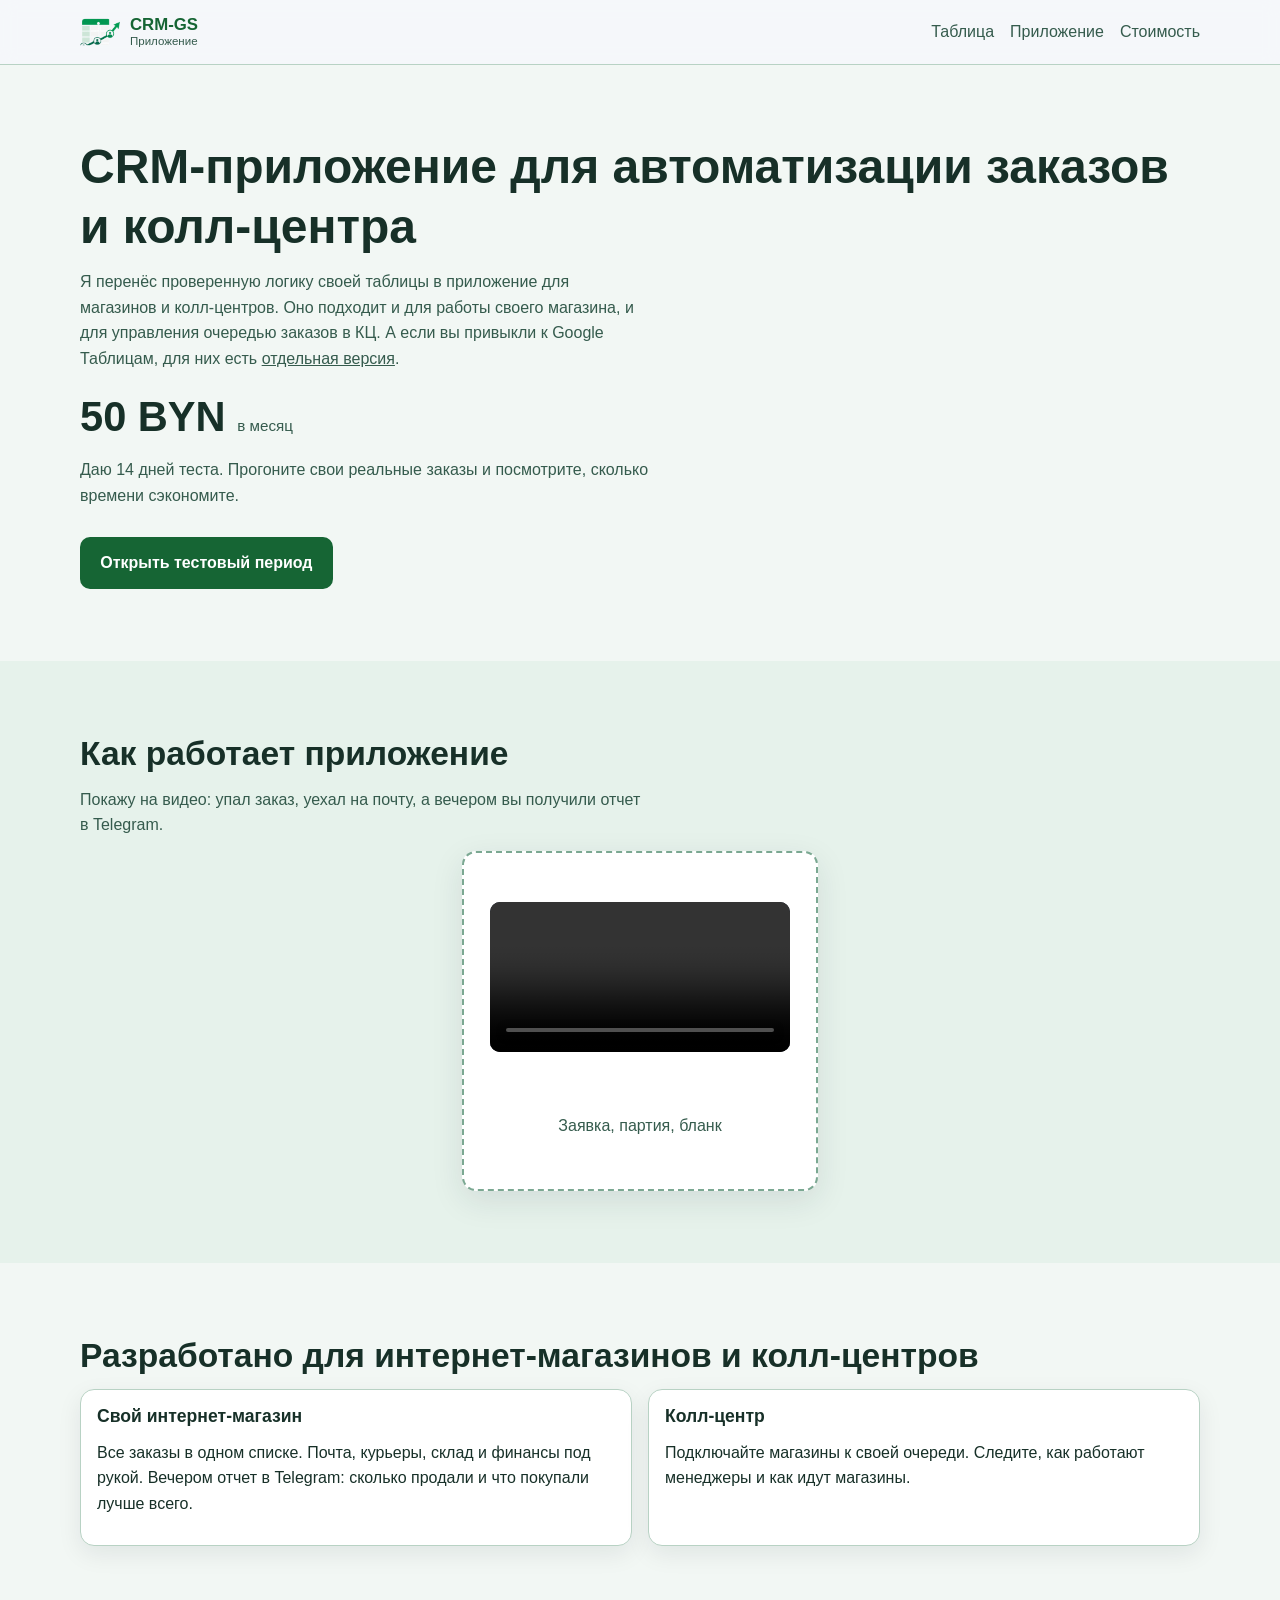
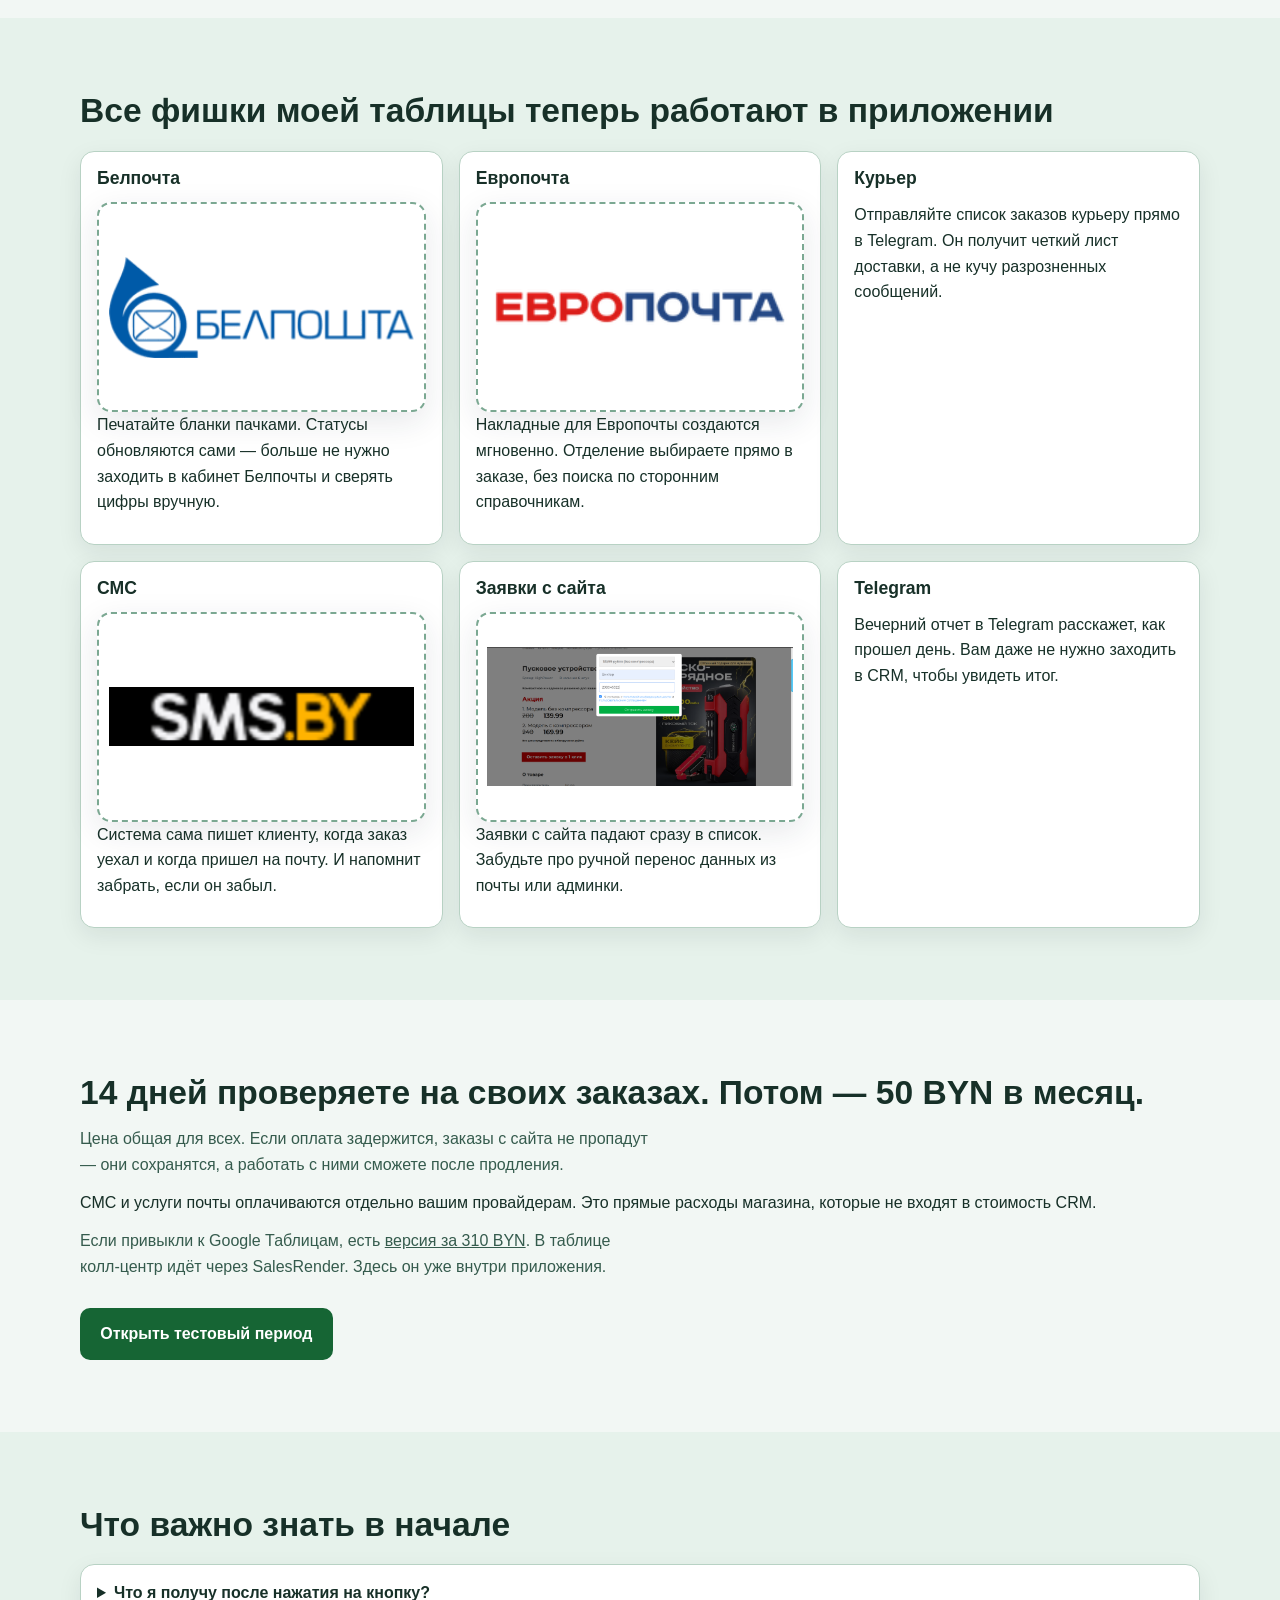
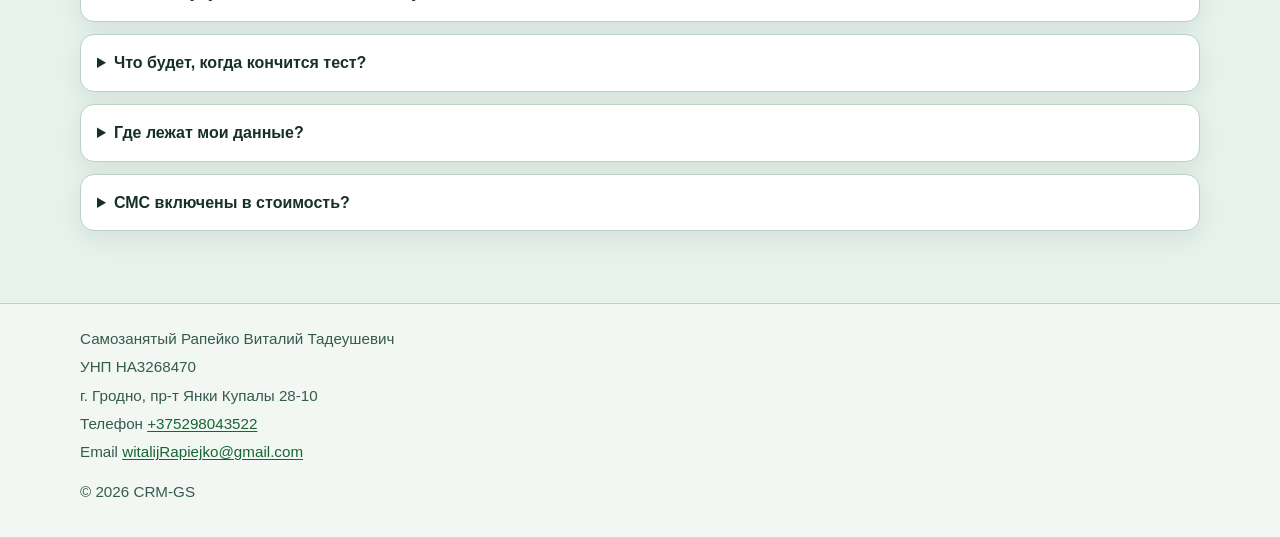
==== commit 84505274: "Внесени изменений в тексты /app/" ====
--- a/app/index.html
+++ b/app/index.html
@@ -153,15 +153,15 @@
 
       <section class="section">
         <div class="container">
-          <h2>Выбирайте: работаете сами или с колл-центром</h2>
+          <h2>Разработано для интернет-магазинов и колл-центров</h2>
           <div class="scenario-grid">
             <article class="feature-card">
               <h3>Свой интернет-магазин</h3>
-              <p>Все заказы в одном списке. Почта, курьеры, склад и финансы под рукой. Вечером пришлю в Telegram отчет: сколько продали и что покупали лучше всего.</p>
+              <p>Все заказы в одном списке. Почта, курьеры, склад и финансы под рукой. Вечером отчет в Telegram: сколько продали и что покупали лучше всего.</p>
             </article>
             <article class="feature-card">
               <h3>Колл-центр</h3>
-              <p>Подключайте магазины к своей очереди. Следите, как работают менеджеры и как идут магазины. Личный аккаунт SalesRender открывать не придется.</p>
+              <p>Подключайте магазины к своей очереди. Следите, как работают менеджеры и как идут магазины.</p>
             </article>
           </div>
         </div>
@@ -261,8 +261,8 @@
     <footer class="site-footer">
       <div class="container site-footer__inner">
         <address class="site-footer__legal">
-          <p>Индивидуальный предприниматель Рапейко Виталий Тадеушевич</p>
-          <p>УНП 591953046</p>
+          <p>Самозанятый Рапейко Виталий Тадеушевич</p>
+          <p>УНП НА3268470</p>
           <p>г. Гродно, пр-т Янки Купалы 28-10</p>
           <p>Телефон <a href="tel:+375298043522">+375298043522</a></p>
           <p>Email <a href="mailto:witalijRapiejko@gmail.com">witalijRapiejko@gmail.com</a></p>
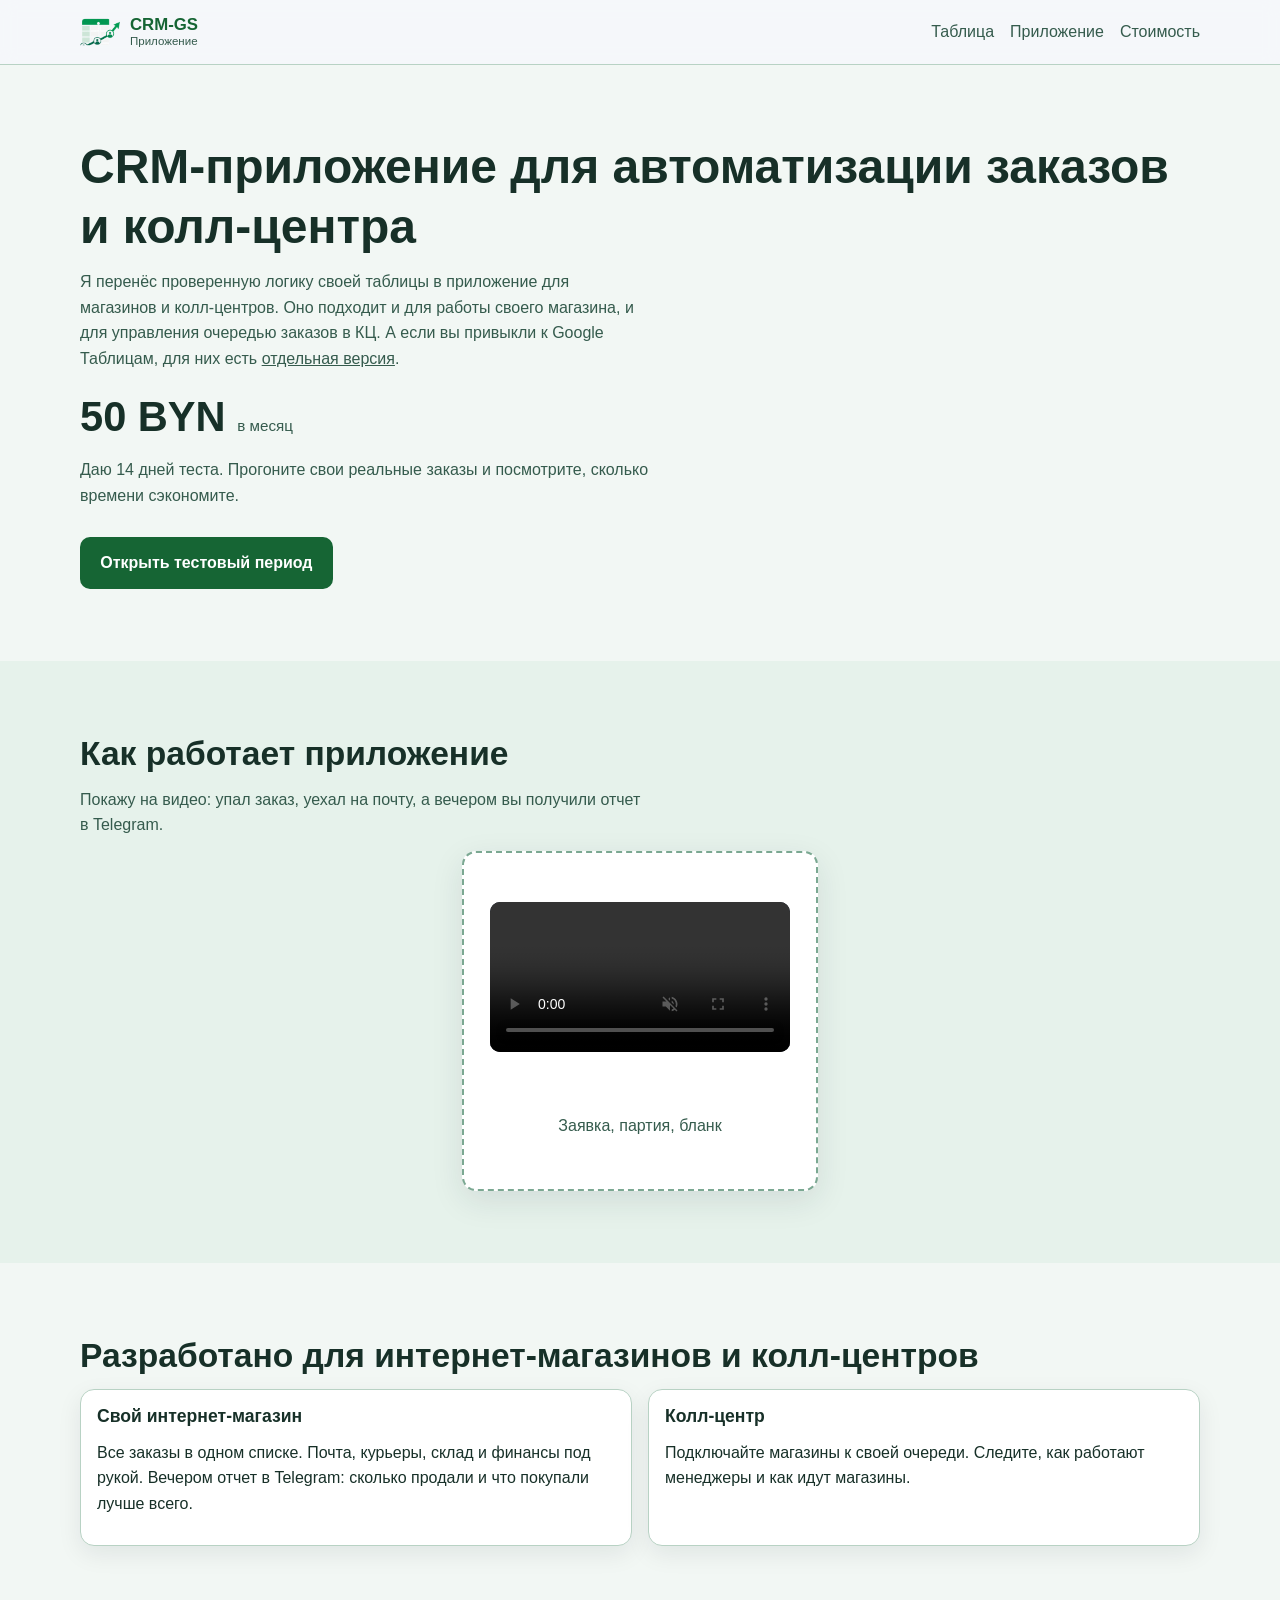
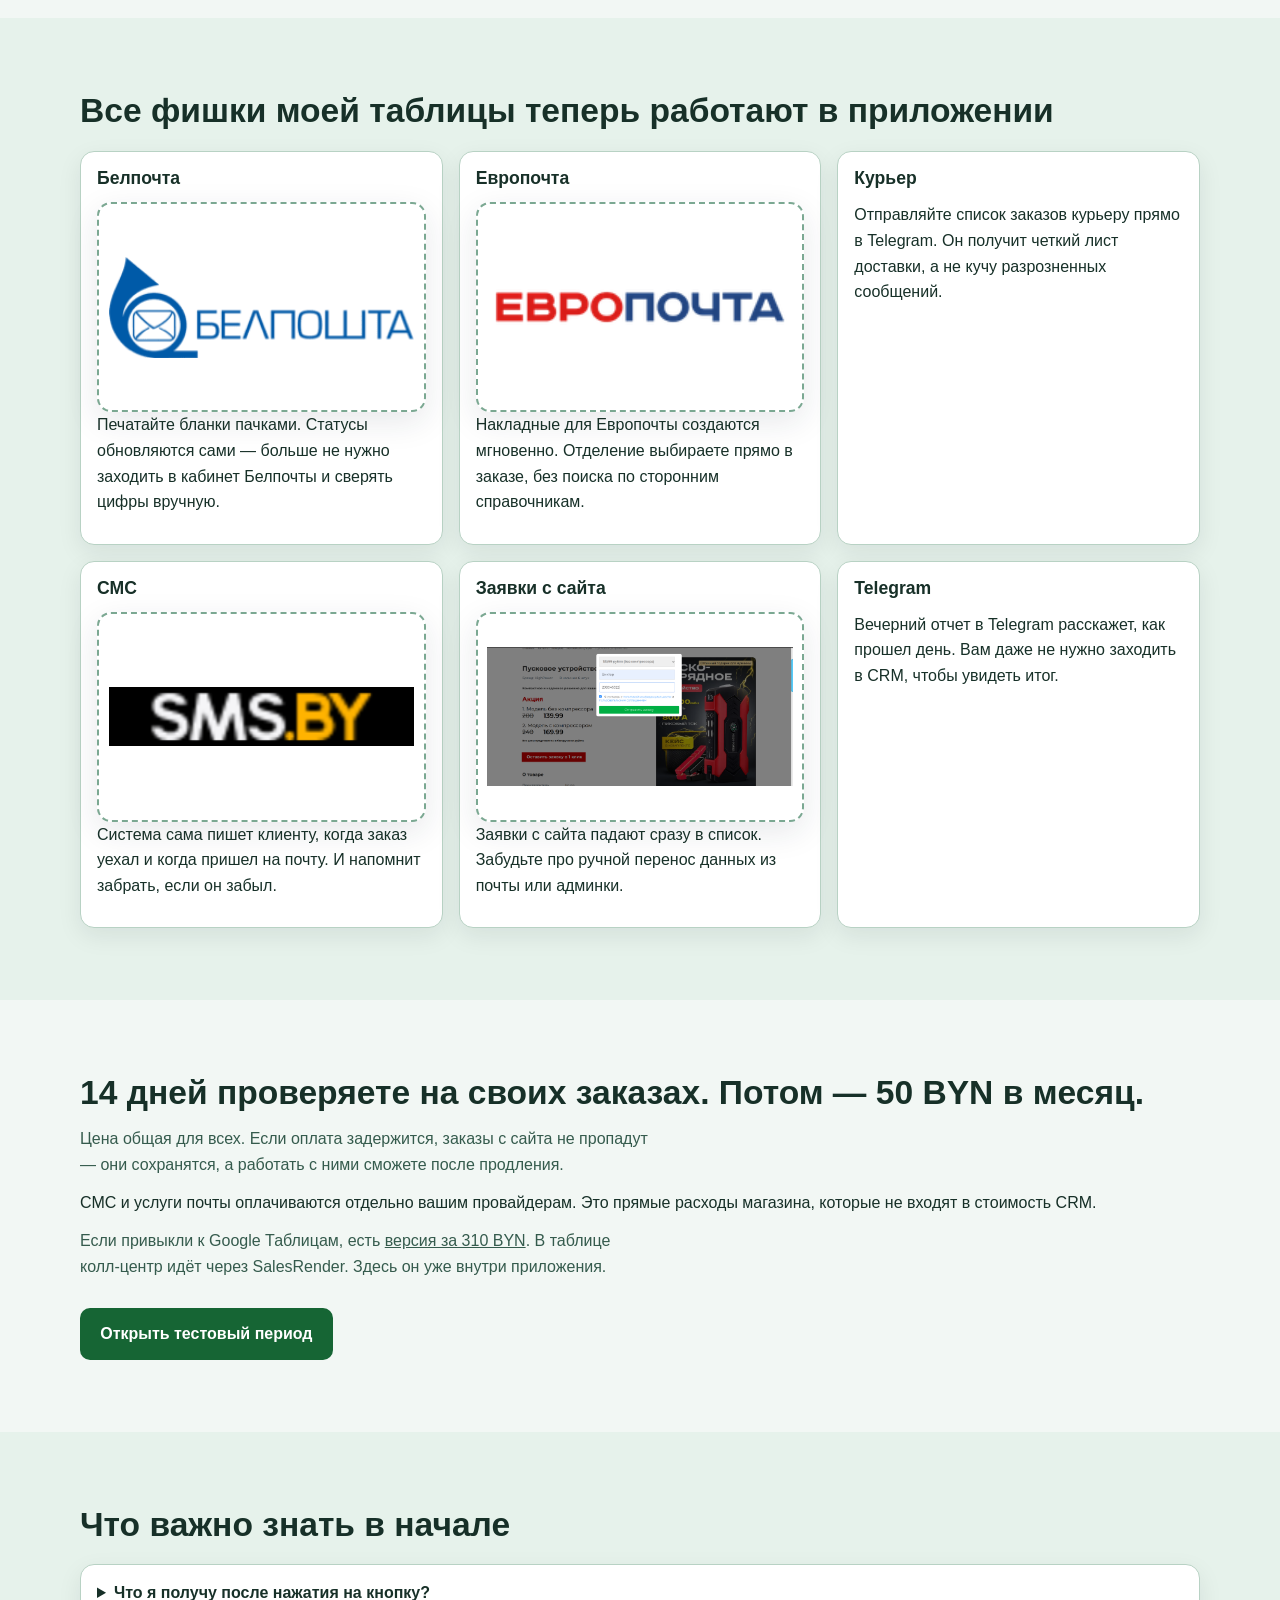
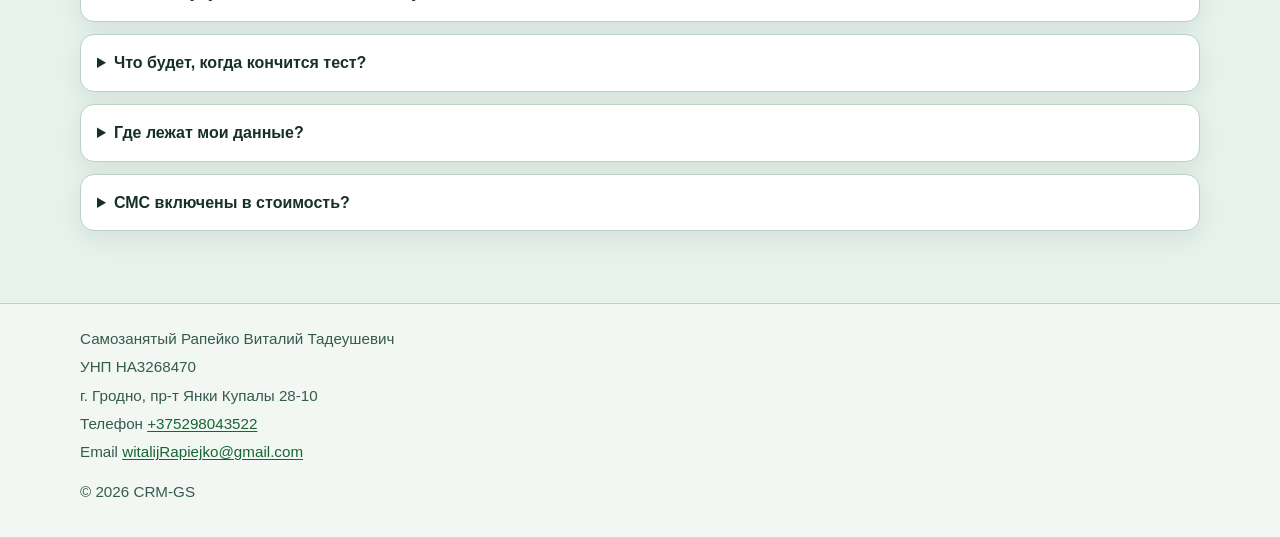
==== commit 70485652: "Pixel TT /app/" ====
--- a/app/index.html
+++ b/app/index.html
@@ -91,6 +91,19 @@
         ]
       }
     </script>
+    <!-- TikTok Pixel Code Start -->
+    <script>
+    !function (w, d, t) {
+      w.TiktokAnalyticsObject=t;var ttq=w[t]=w[t]||[];ttq.methods=["page","track","identify","instances","debug","on","off","once","ready","alias","group","enableCookie","disableCookie","holdConsent","revokeConsent","grantConsent"],ttq.setAndDefer=function(t,e){t[e]=function(){t.push([e].concat(Array.prototype.slice.call(arguments,0)))}};for(var i=0;i<ttq.methods.length;i++)ttq.setAndDefer(ttq,ttq.methods[i]);ttq.instance=function(t){for(
+    var e=ttq._i[t]||[],n=0;n<ttq.methods.length;n++)ttq.setAndDefer(e,ttq.methods[n]);return e},ttq.load=function(e,n){var r="https://analytics.tiktok.com/i18n/pixel/events.js",o=n&&n.partner;ttq._i=ttq._i||{},ttq._i[e]=[],ttq._i[e]._u=r,ttq._t=ttq._t||{},ttq._t[e]=+new Date,ttq._o=ttq._o||{},ttq._o[e]=n||{};n=document.createElement("script")
+    ;n.type="text/javascript",n.async=!0,n.src=r+"?sdkid="+e+"&lib="+t;e=document.getElementsByTagName("script")[0];e.parentNode.insertBefore(n,e)};
+    
+    
+      ttq.load('DB4FIGBC77UAOLDV4LM0');
+      ttq.page();
+    }(window, document, 'ttq');
+    </script>
+    <!-- TikTok Pixel Code End -->
   </head>
   <body>
     <a class="skip-link" href="#main-content">Перейти к содержимому</a>
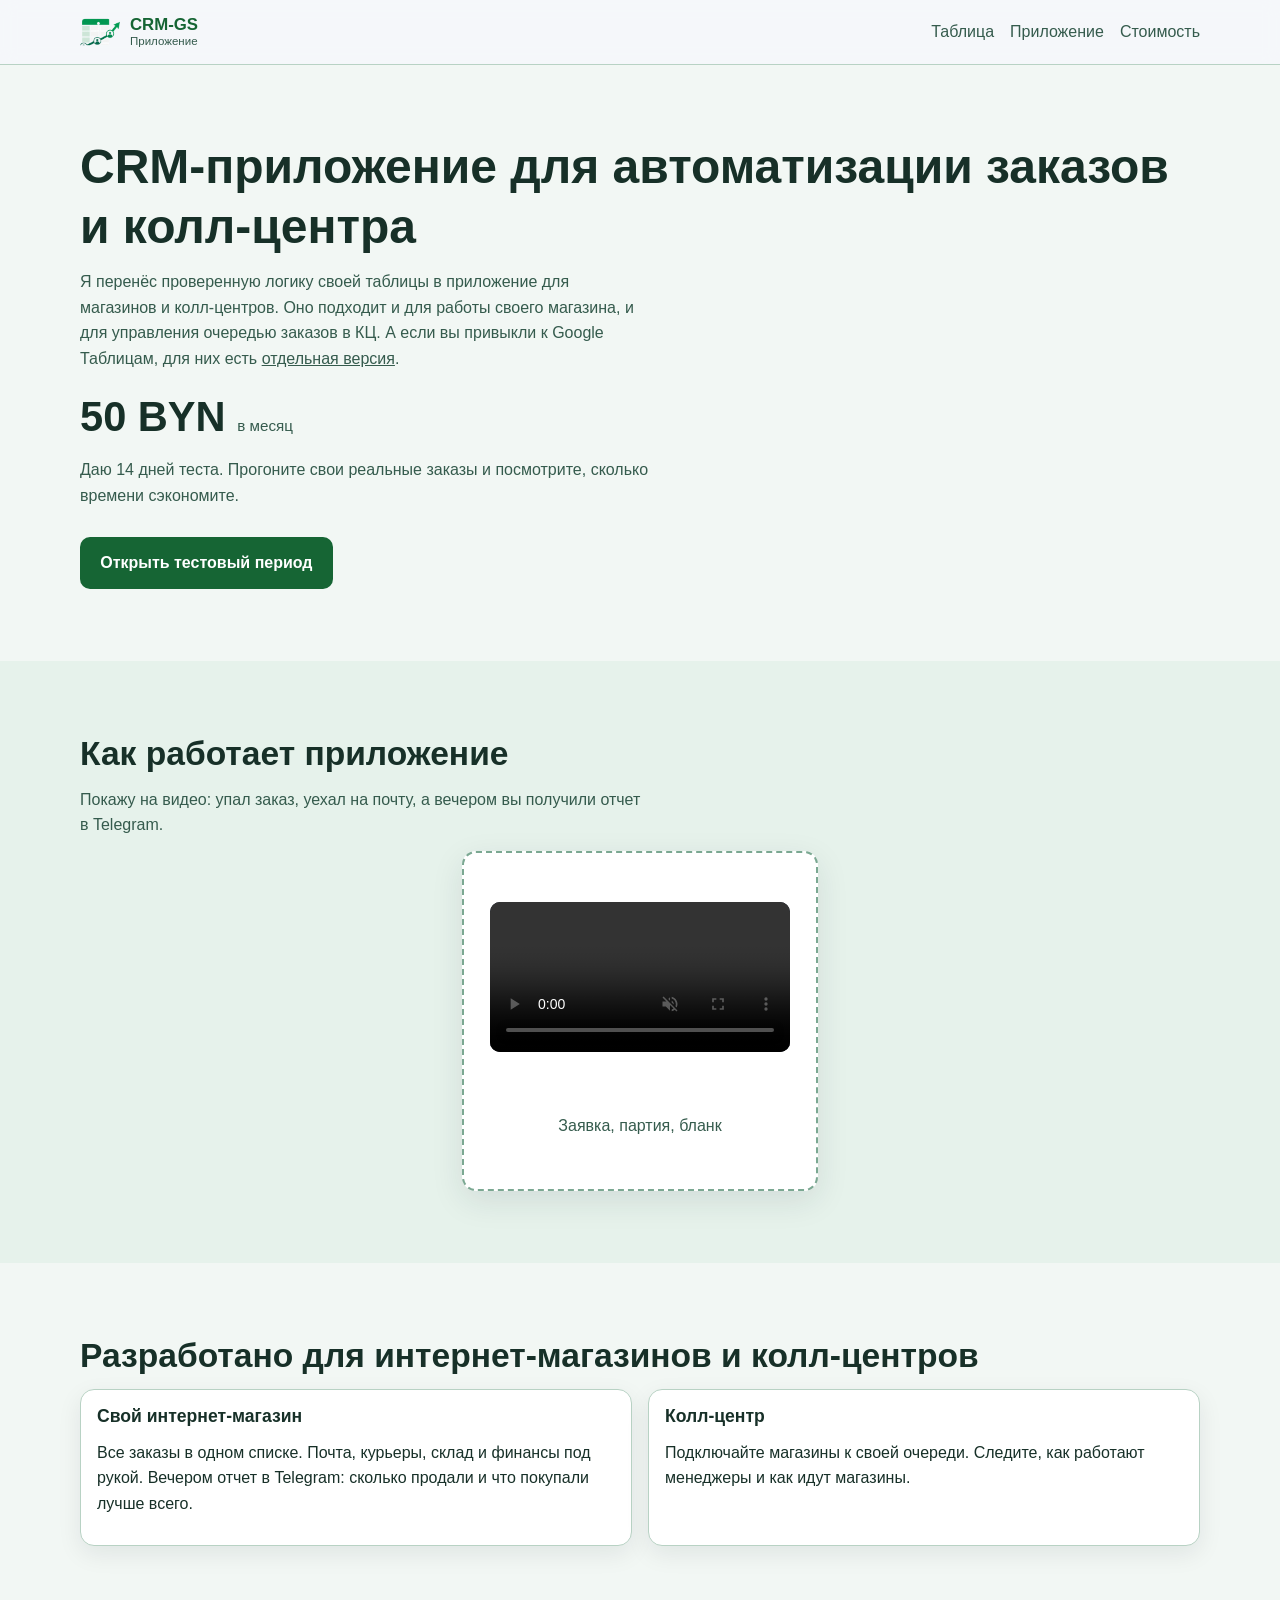
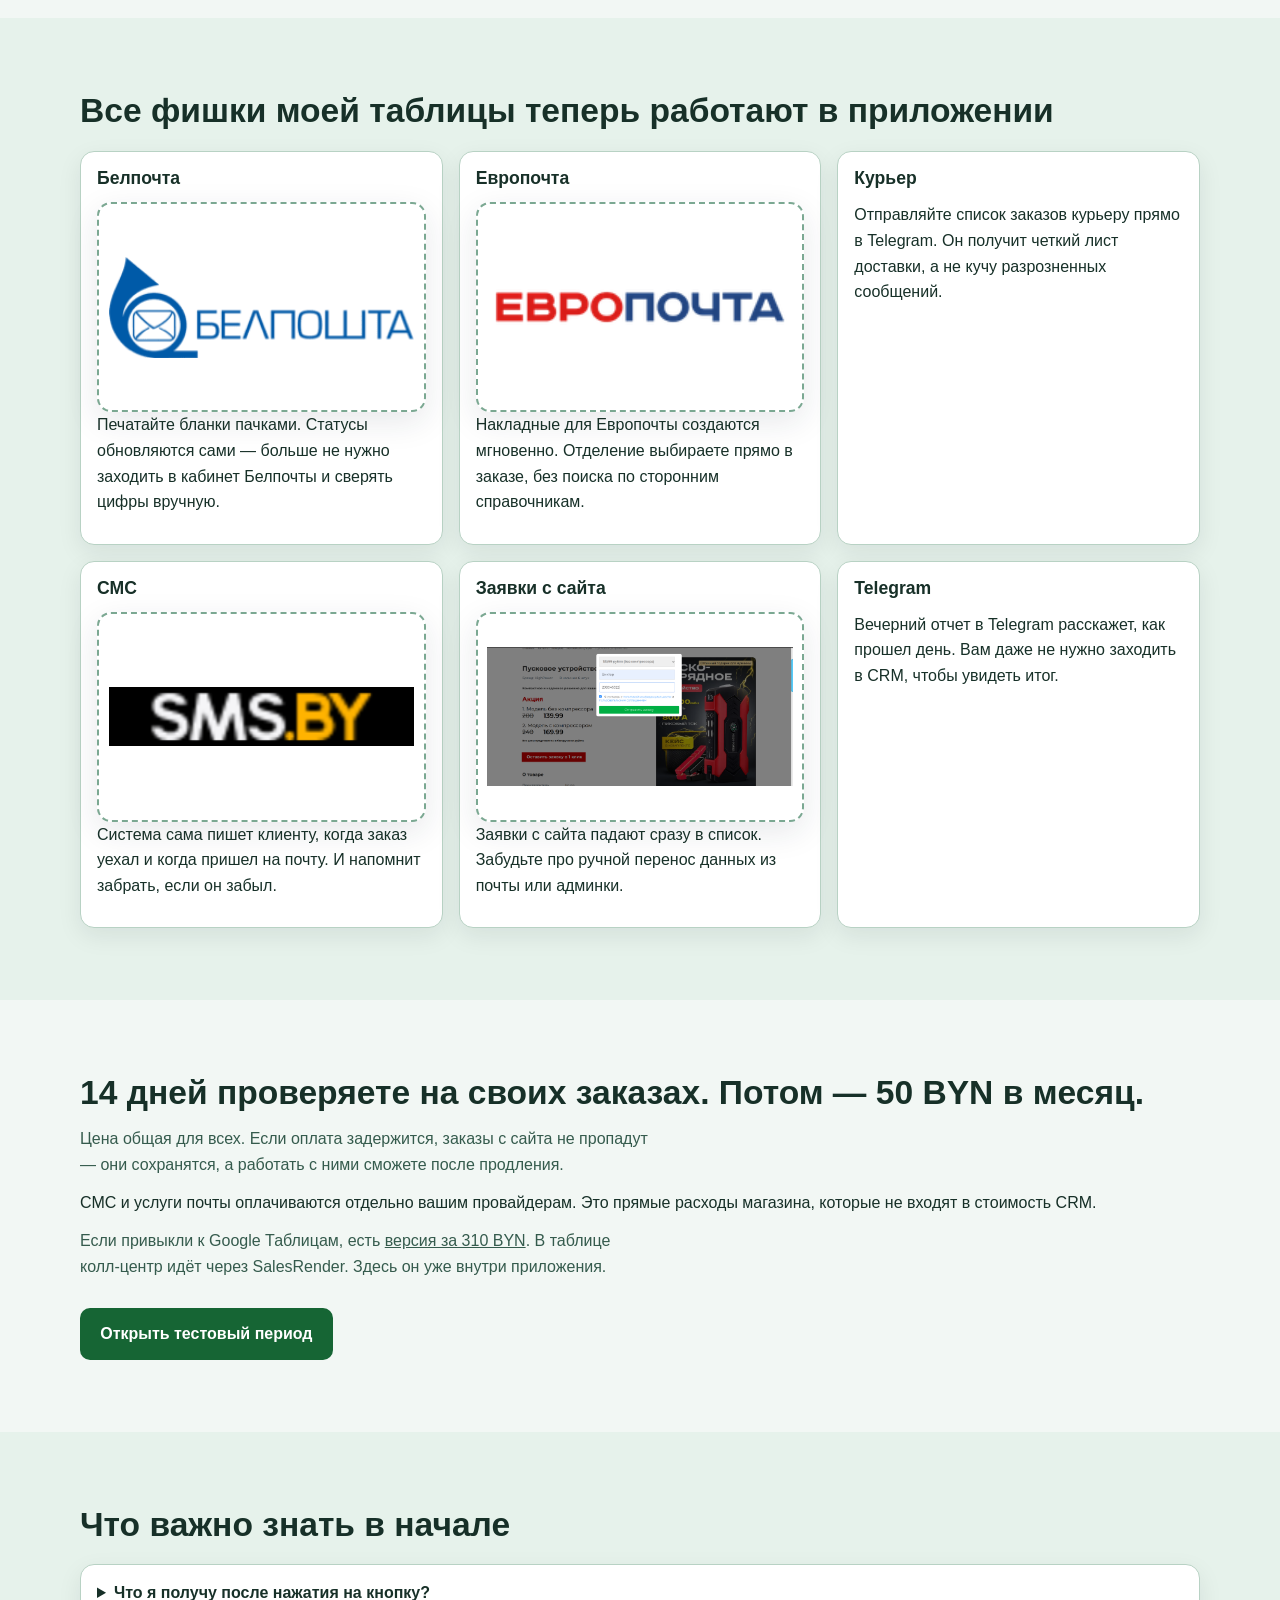
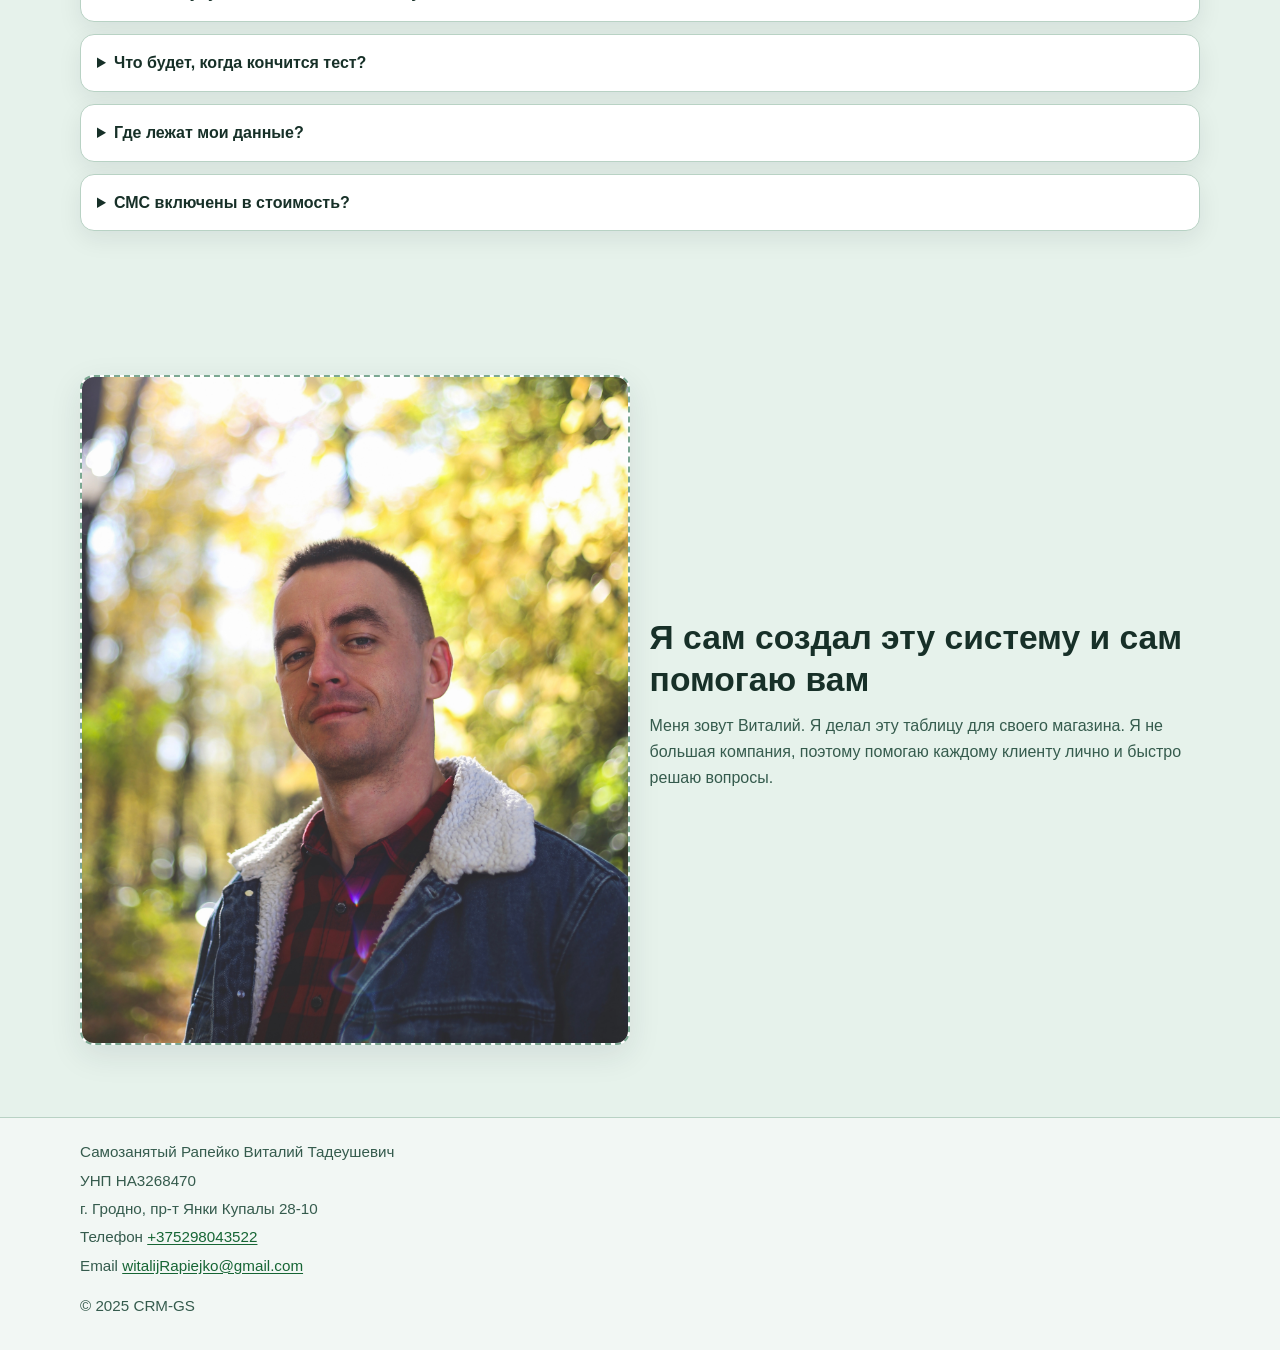
==== commit d55634f0: "Author and footer sections load to all pages" ====
--- a/app/index.html
+++ b/app/index.html
@@ -27,7 +27,7 @@
     <meta name="twitter:image" content="https://crm-gs.online/assets/brand/og-image.jpg" />
     <link rel="icon" href="../assets/brand/favicon-32.png" sizes="32x32" type="image/png" />
     <link rel="stylesheet" href="../styles.css" />
-    <script defer src="../script.js?v=4"></script>
+    <script defer src="../script.js?v=7"></script>
     <script type="application/ld+json">
       {
         "@context": "https://schema.org",
@@ -271,17 +271,7 @@
       </section>
     </main>
 
-    <footer class="site-footer">
-      <div class="container site-footer__inner">
-        <address class="site-footer__legal">
-          <p>Самозанятый Рапейко Виталий Тадеушевич</p>
-          <p>УНП НА3268470</p>
-          <p>г. Гродно, пр-т Янки Купалы 28-10</p>
-          <p>Телефон <a href="tel:+375298043522">+375298043522</a></p>
-          <p>Email <a href="mailto:witalijRapiejko@gmail.com">witalijRapiejko@gmail.com</a></p>
-        </address>
-        <p class="site-footer__copy">© <span id="current-year"></span> CRM-GS</p>
-      </div>
-    </footer>
+    <div data-site-author></div>
+    <div data-site-footer></div>
   </body>
 </html>
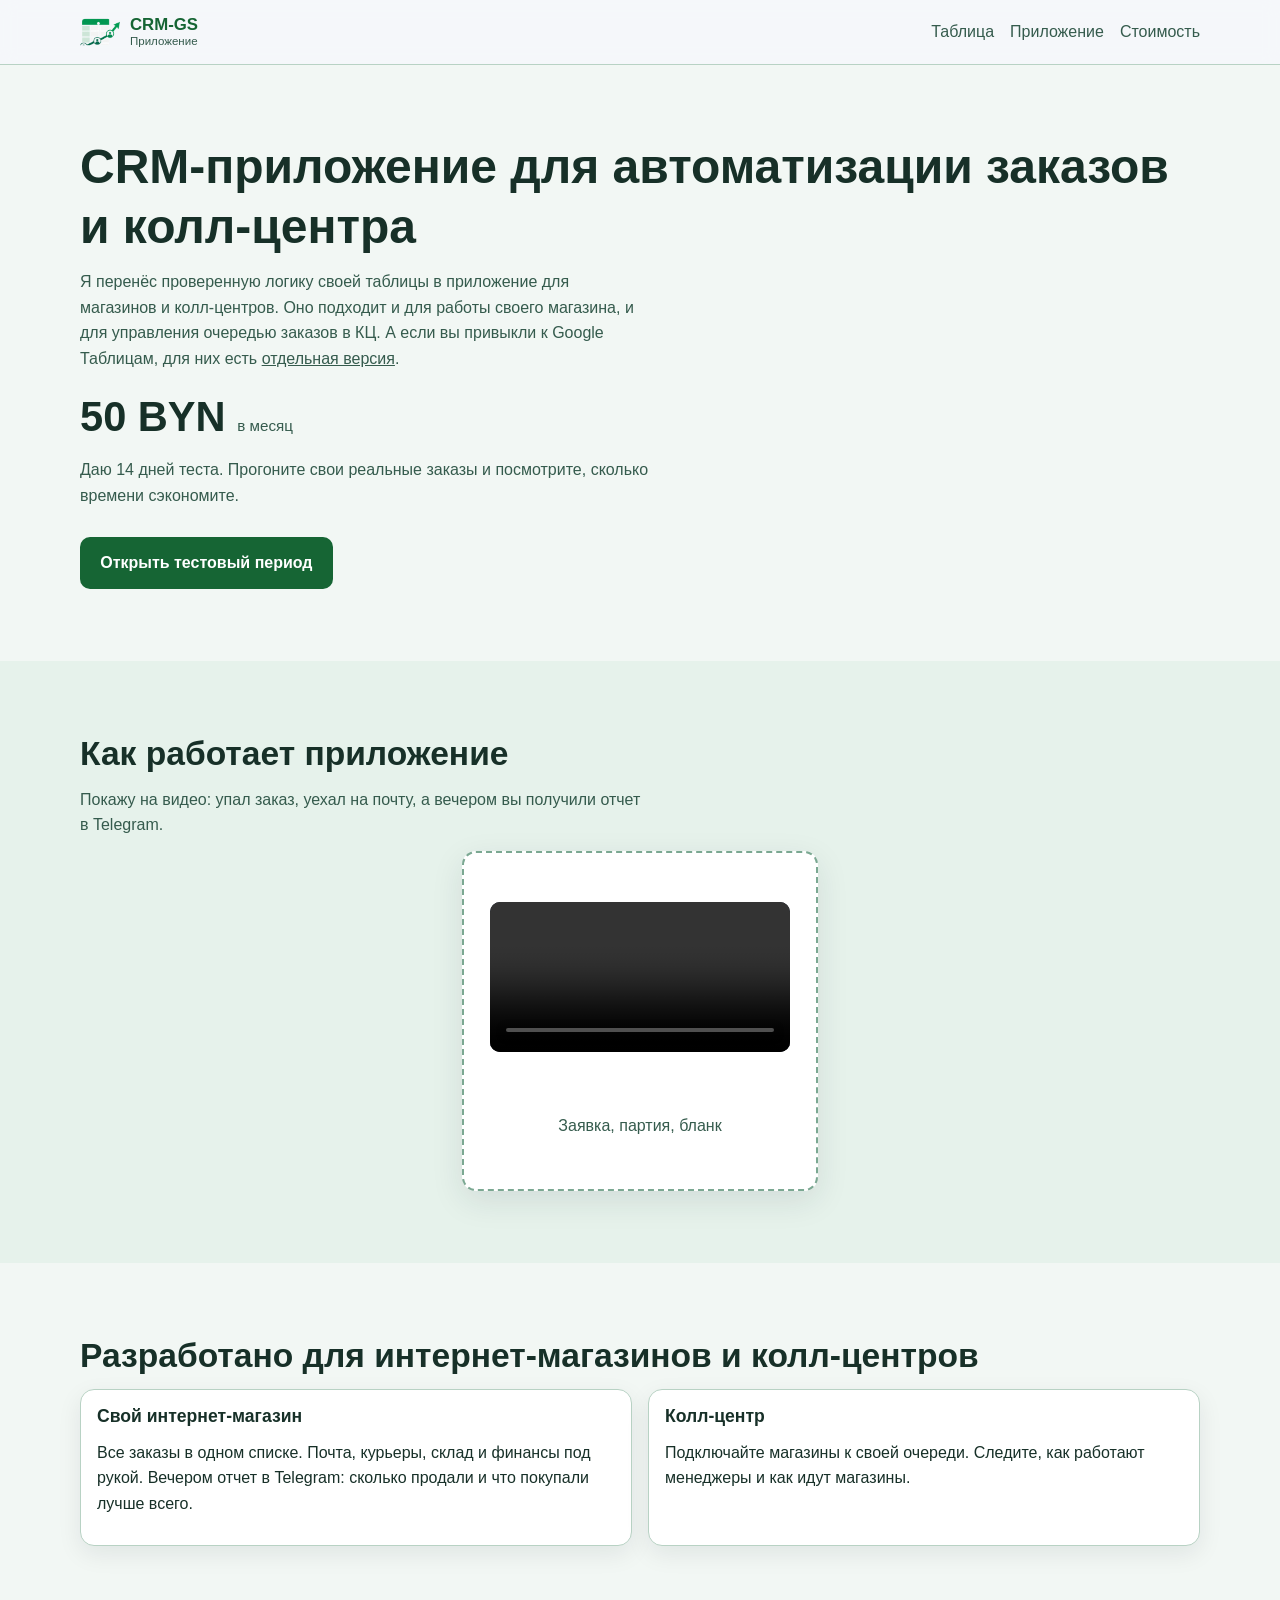
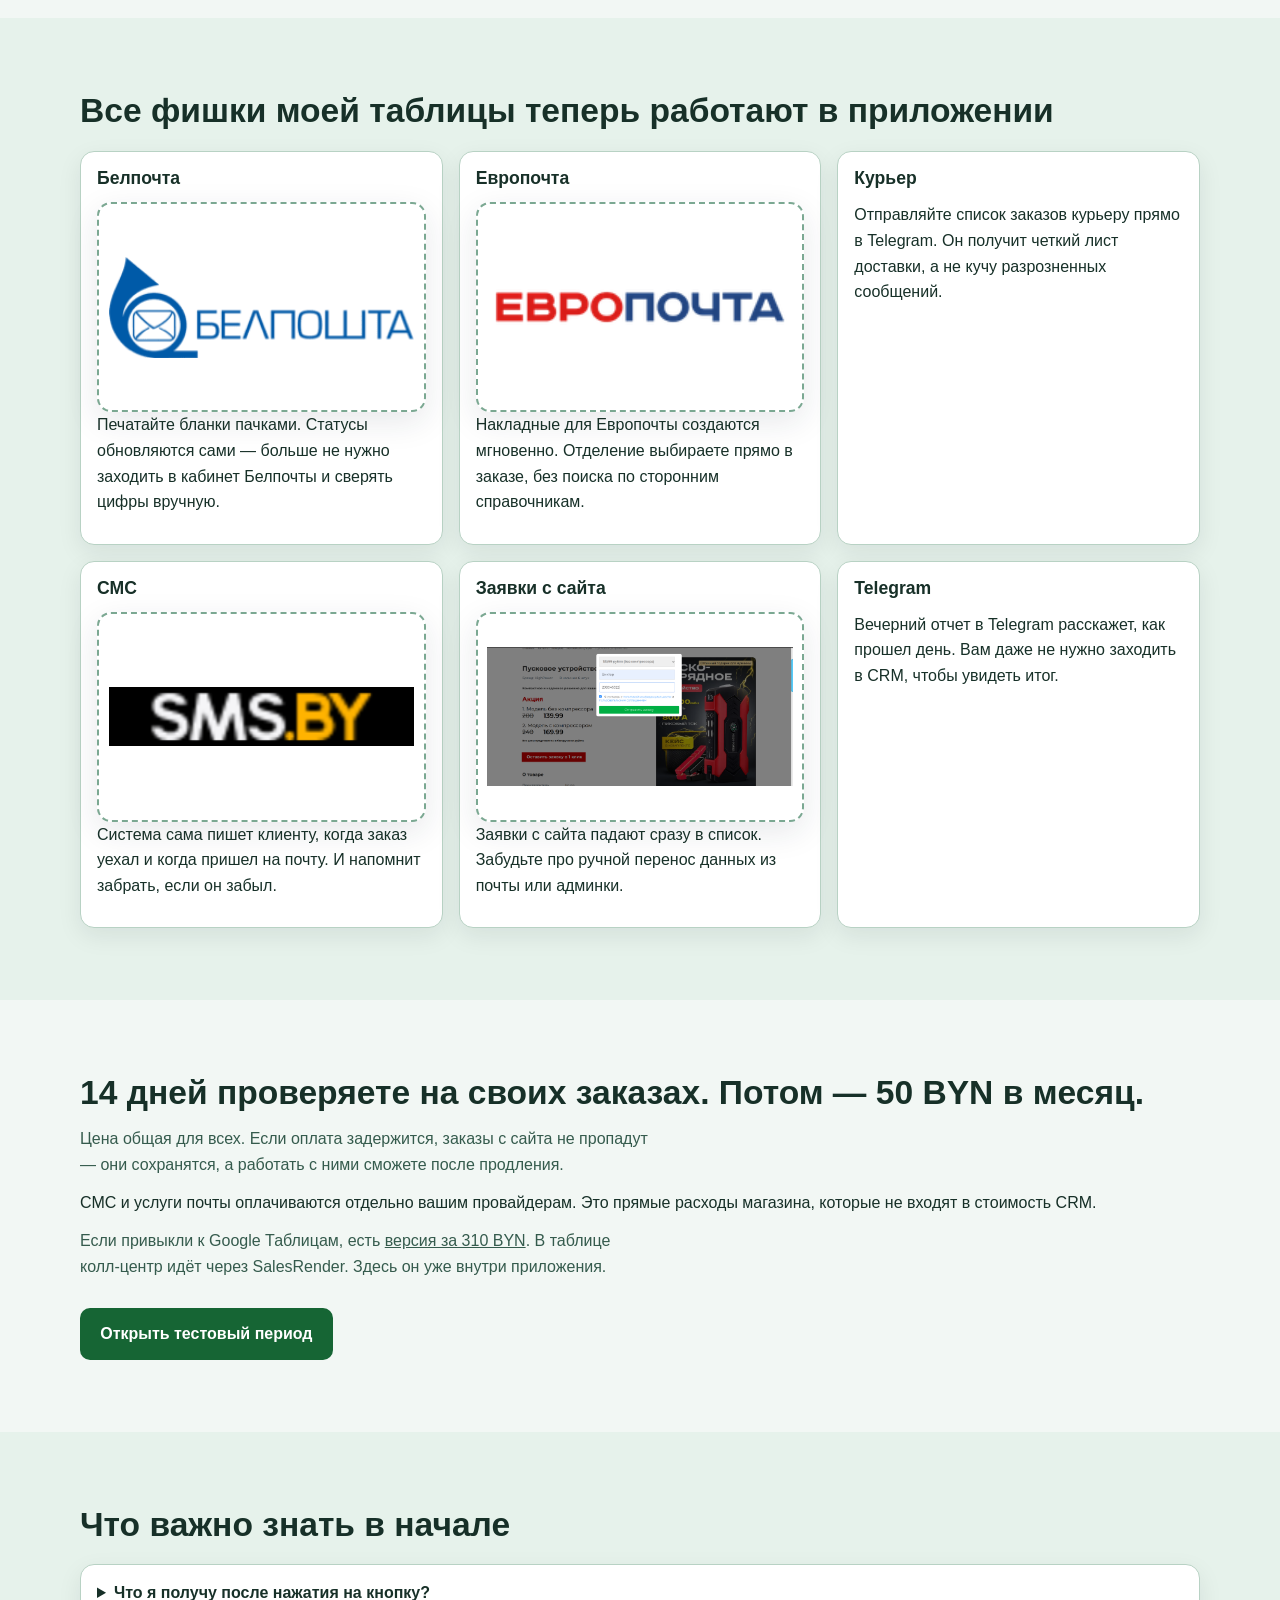
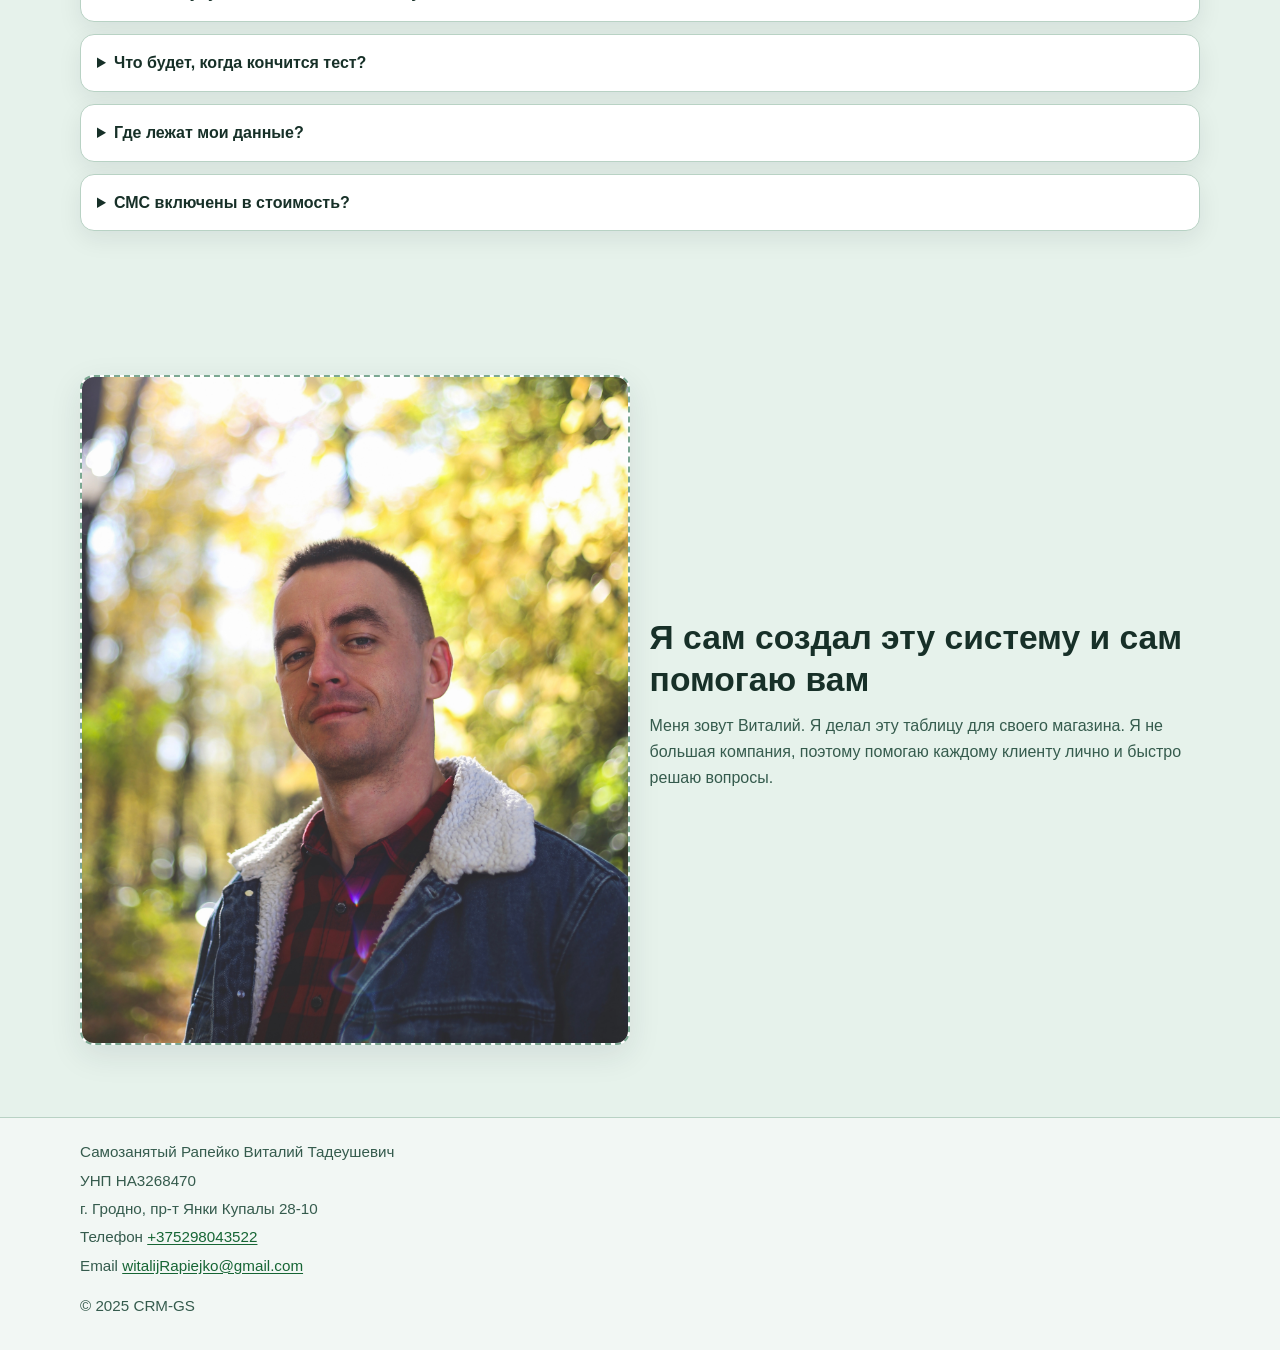
==== commit efbc0571: "Подключить Meta Pixel на всех страницах сайта" ====
--- a/app/index.html
+++ b/app/index.html
@@ -104,6 +104,23 @@
     }(window, document, 'ttq');
     </script>
     <!-- TikTok Pixel Code End -->
+    <!-- Meta Pixel Code -->
+    <script>
+      !function(f,b,e,v,n,t,s)
+      {if(f.fbq)return;n=f.fbq=function(){n.callMethod?
+      n.callMethod.apply(n,arguments):n.queue.push(arguments)};
+      if(!f._fbq)f._fbq=n;n.push=n;n.loaded=!0;n.version='2.0';
+      n.queue=[];t=b.createElement(e);t.async=!0;
+      t.src=v;s=b.getElementsByTagName(e)[0];
+      s.parentNode.insertBefore(t,s)}(window, document,'script',
+      'https://connect.facebook.net/en_US/fbevents.js');
+      fbq('init', '4005841193045199');
+      fbq('track', 'PageView');
+    </script>
+    <noscript><img height="1" width="1" style="display:none"
+    src="https://www.facebook.com/tr?id=4005841193045199&ev=PageView&noscript=1"
+    /></noscript>
+    <!-- End Meta Pixel Code -->
   </head>
   <body>
     <a class="skip-link" href="#main-content">Перейти к содержимому</a>
